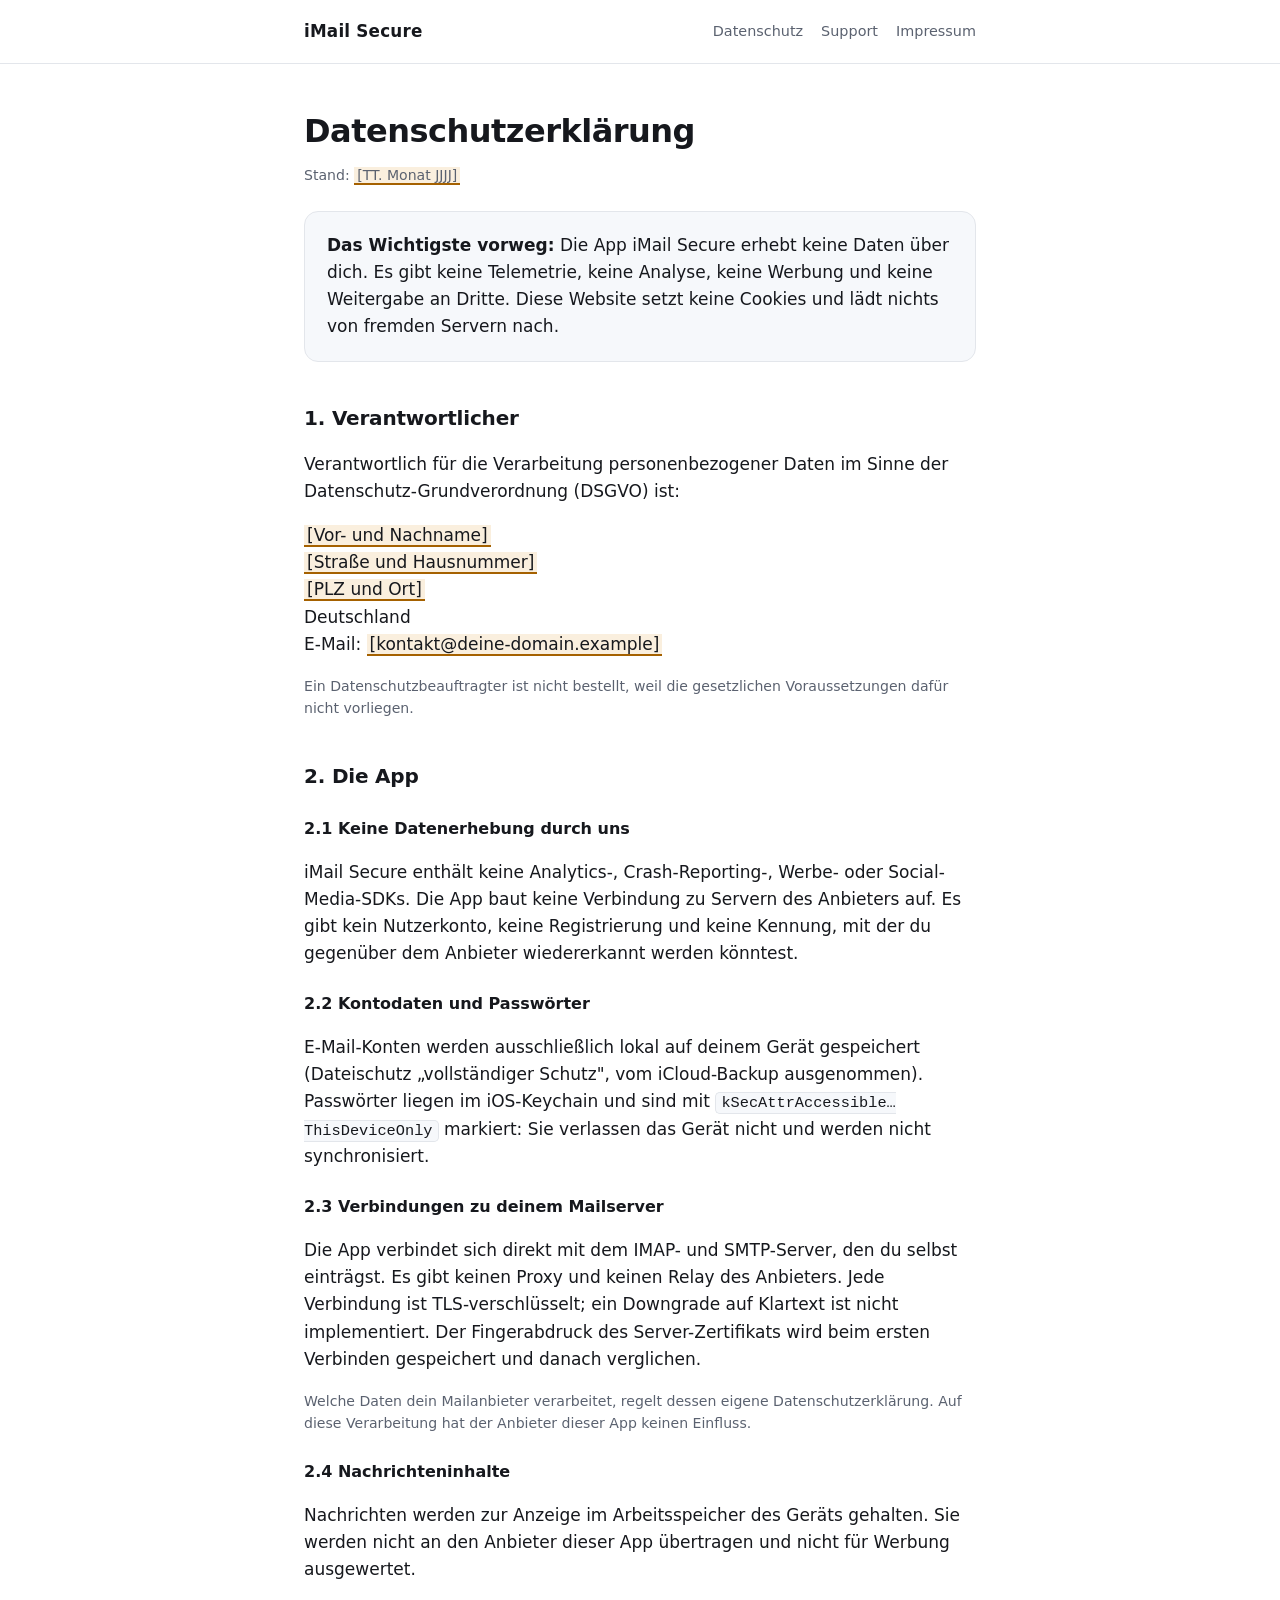
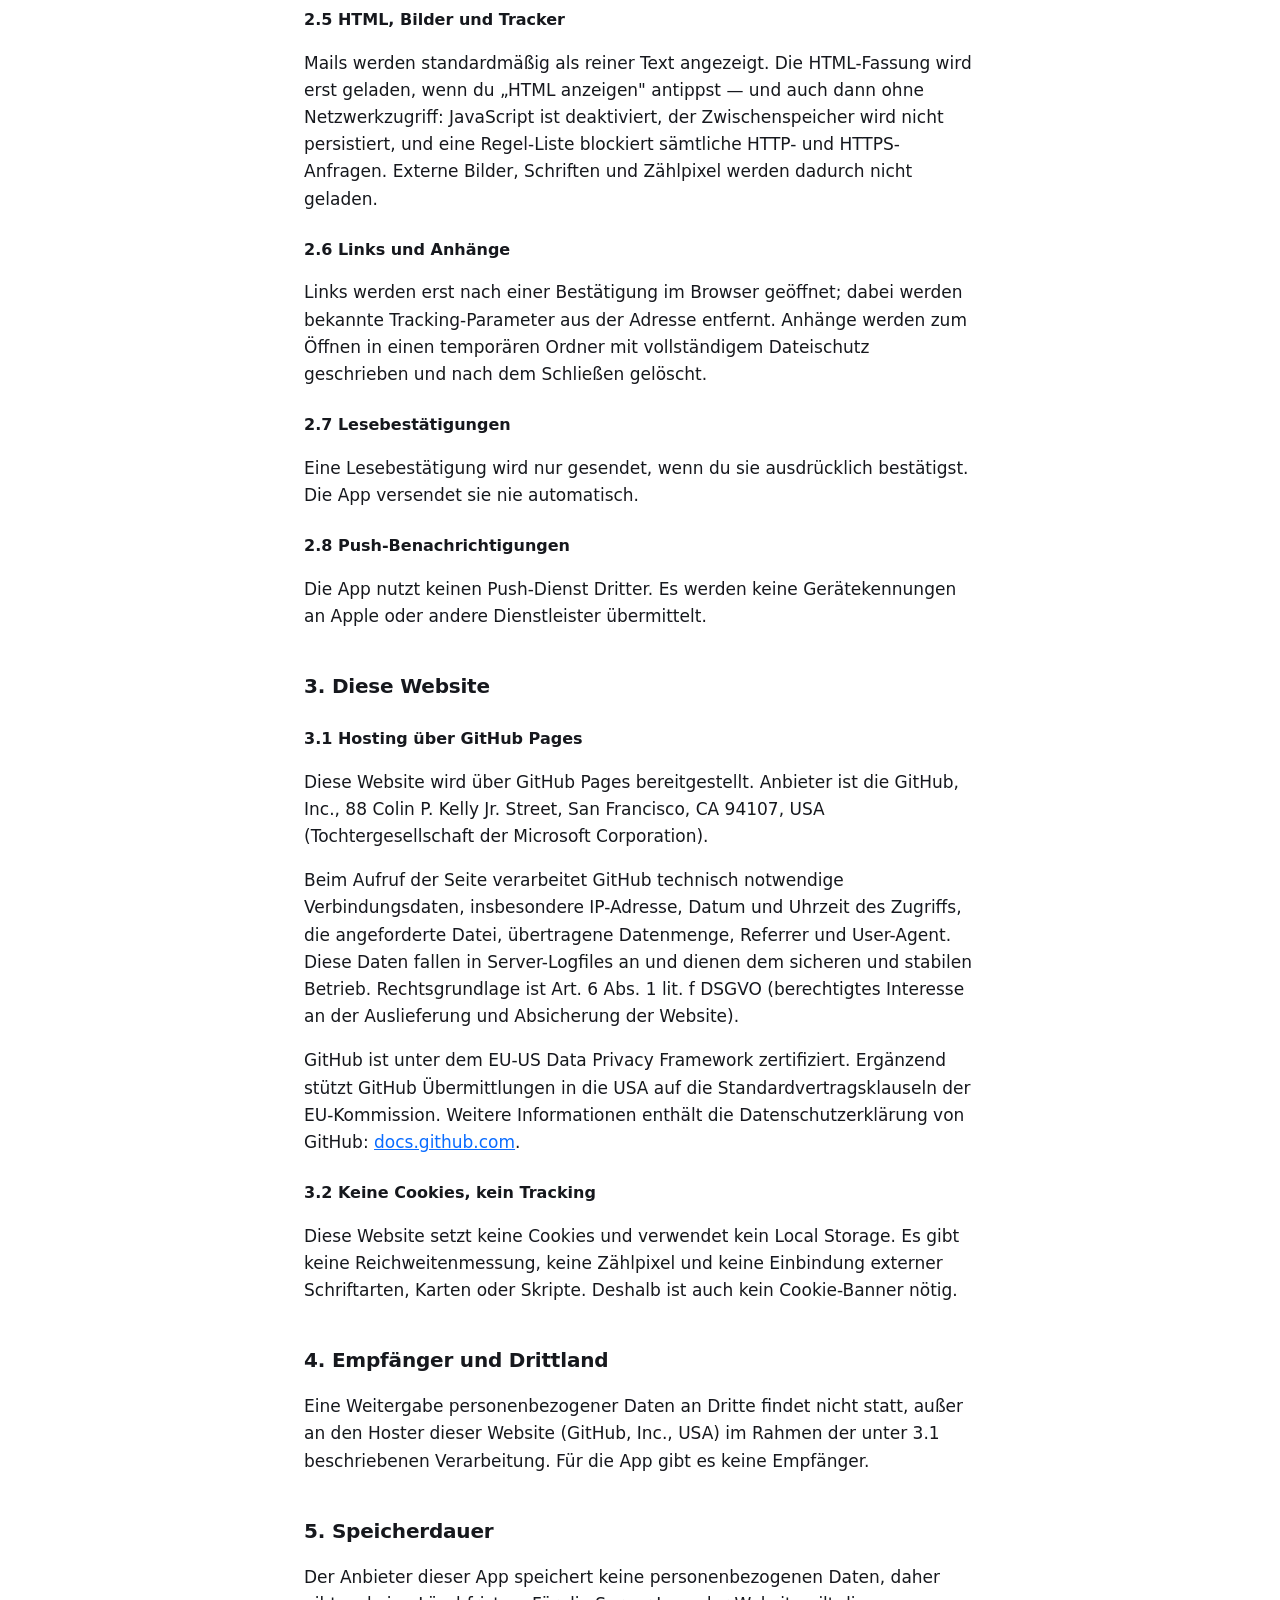
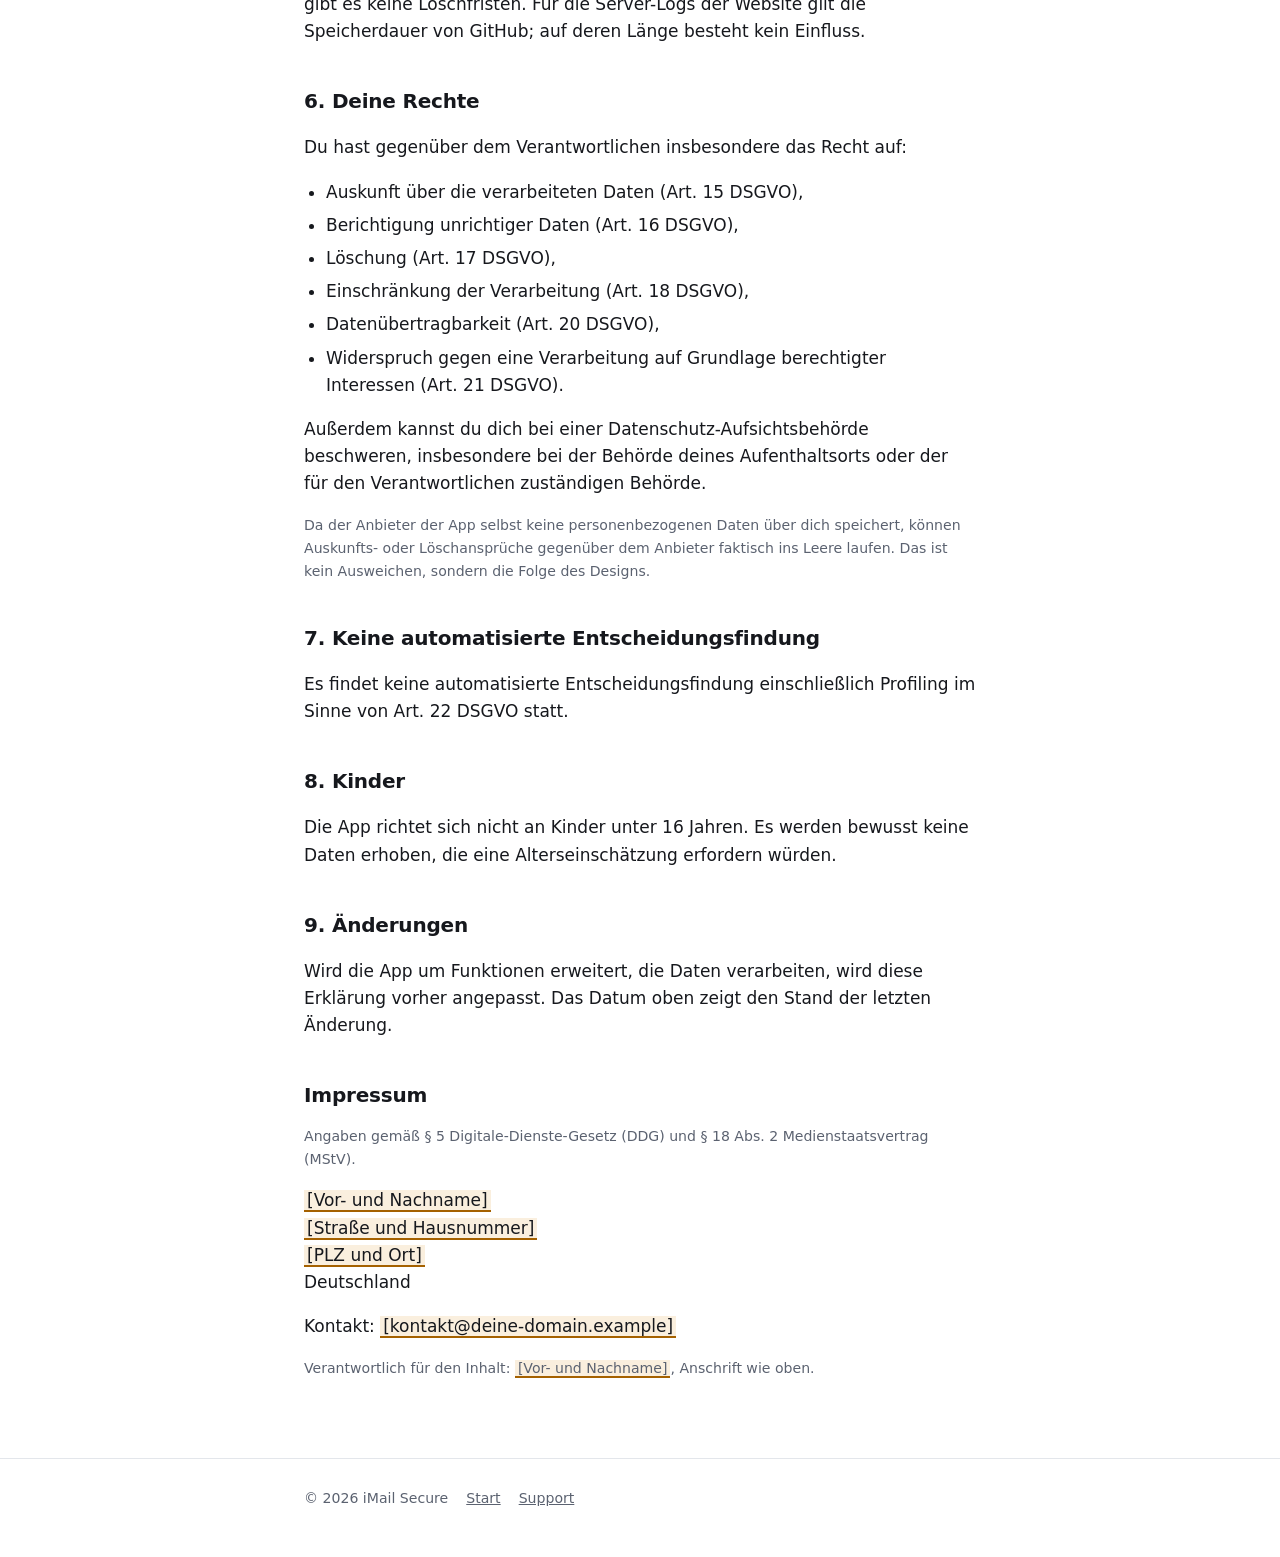
==== privacy.html @ 65453772 "Website-Geruest: Startseite, Datenschutz, Support Statisches HTML ohne externe Ressourcen (keine Fon" ====
<!doctype html>
<html lang="de">
<head>
<meta charset="utf-8">
<meta name="viewport" content="width=device-width, initial-scale=1">
<title>Datenschutzerklärung — iMail Secure</title>
<meta name="description" content="Datenschutzerklärung für die iOS-App iMail Secure und diese Website: keine Telemetrie, kein Tracking, keine Weitergabe von Daten.">
<meta name="robots" content="index, follow">
<link rel="stylesheet" href="style.css">
<!-- Keine externen Ressourcen: keine Fonts, keine Skripte, keine Analytics. -->
</head>
<body>

<header class="site">
  <div class="wrap">
    <a class="brand" href="index.html">iMail Secure</a>
    <nav>
      <a href="privacy.html">Datenschutz</a>
      <a href="support.html">Support</a>
      <a href="privacy.html#impressum">Impressum</a>
    </nav>
  </div>
</header>

<main>
  <div class="wrap">

    <h1>Datenschutzerklärung</h1>
    <p class="muted small">Stand: <span class="placeholder">[TT. Monat JJJJ]</span></p>

    <div class="card">
      <p style="margin:0">
        <strong>Das Wichtigste vorweg:</strong> Die App iMail Secure erhebt keine Daten
        über dich. Es gibt keine Telemetrie, keine Analyse, keine Werbung und keine
        Weitergabe an Dritte. Diese Website setzt keine Cookies und lädt nichts von
        fremden Servern nach.
      </p>
    </div>

    <h2>1. Verantwortlicher</h2>
    <p>
      Verantwortlich für die Verarbeitung personenbezogener Daten im Sinne der
      Datenschutz-Grundverordnung (DSGVO) ist:
    </p>
    <p>
      <span class="placeholder">[Vor- und Nachname]</span><br>
      <span class="placeholder">[Straße und Hausnummer]</span><br>
      <span class="placeholder">[PLZ und Ort]</span><br>
      Deutschland<br>
      E-Mail: <span class="placeholder">[kontakt@deine-domain.example]</span>
    </p>
    <p class="small muted">
      Ein Datenschutzbeauftragter ist nicht bestellt, weil die gesetzlichen
      Voraussetzungen dafür nicht vorliegen.
    </p>

    <h2>2. Die App</h2>

    <h3>2.1 Keine Datenerhebung durch uns</h3>
    <p>
      iMail Secure enthält keine Analytics-, Crash-Reporting-, Werbe- oder
      Social-Media-SDKs. Die App baut keine Verbindung zu Servern des Anbieters auf.
      Es gibt kein Nutzerkonto, keine Registrierung und keine Kennung, mit der du
      gegenüber dem Anbieter wiedererkannt werden könntest.
    </p>

    <h3>2.2 Kontodaten und Passwörter</h3>
    <p>
      E-Mail-Konten werden ausschließlich lokal auf deinem Gerät gespeichert
      (Dateischutz „vollständiger Schutz", vom iCloud-Backup ausgenommen).
      Passwörter liegen im iOS-Keychain und sind mit
      <code>kSecAttrAccessible…ThisDeviceOnly</code> markiert: Sie verlassen das
      Gerät nicht und werden nicht synchronisiert.
    </p>

    <h3>2.3 Verbindungen zu deinem Mailserver</h3>
    <p>
      Die App verbindet sich direkt mit dem IMAP- und SMTP-Server, den du selbst
      einträgst. Es gibt keinen Proxy und keinen Relay des Anbieters. Jede Verbindung
      ist TLS-verschlüsselt; ein Downgrade auf Klartext ist nicht implementiert.
      Der Fingerabdruck des Server-Zertifikats wird beim ersten Verbinden gespeichert
      und danach verglichen.
    </p>
    <p class="small muted">
      Welche Daten dein Mailanbieter verarbeitet, regelt dessen eigene
      Datenschutzerklärung. Auf diese Verarbeitung hat der Anbieter dieser App
      keinen Einfluss.
    </p>

    <h3>2.4 Nachrichteninhalte</h3>
    <p>
      Nachrichten werden zur Anzeige im Arbeitsspeicher des Geräts gehalten. Sie
      werden nicht an den Anbieter dieser App übertragen und nicht für Werbung
      ausgewertet.
    </p>

    <h3>2.5 HTML, Bilder und Tracker</h3>
    <p>
      Mails werden standardmäßig als reiner Text angezeigt. Die HTML-Fassung wird
      erst geladen, wenn du „HTML anzeigen" antippst — und auch dann ohne
      Netzwerkzugriff: JavaScript ist deaktiviert, der Zwischenspeicher wird nicht
      persistiert, und eine Regel-Liste blockiert sämtliche HTTP- und HTTPS-Anfragen.
      Externe Bilder, Schriften und Zählpixel werden dadurch nicht geladen.
    </p>

    <h3>2.6 Links und Anhänge</h3>
    <p>
      Links werden erst nach einer Bestätigung im Browser geöffnet; dabei werden
      bekannte Tracking-Parameter aus der Adresse entfernt. Anhänge werden zum Öffnen
      in einen temporären Ordner mit vollständigem Dateischutz geschrieben und nach
      dem Schließen gelöscht.
    </p>

    <h3>2.7 Lesebestätigungen</h3>
    <p>
      Eine Lesebestätigung wird nur gesendet, wenn du sie ausdrücklich bestätigst.
      Die App versendet sie nie automatisch.
    </p>

    <h3>2.8 Push-Benachrichtigungen</h3>
    <p>
      Die App nutzt keinen Push-Dienst Dritter. Es werden keine Gerätekennungen an
      Apple oder andere Dienstleister übermittelt.
    </p>

    <h2>3. Diese Website</h2>

    <h3>3.1 Hosting über GitHub Pages</h3>
    <p>
      Diese Website wird über GitHub Pages bereitgestellt. Anbieter ist die
      GitHub, Inc., 88 Colin P. Kelly Jr. Street, San Francisco, CA 94107, USA
      (Tochtergesellschaft der Microsoft Corporation).
    </p>
    <p>
      Beim Aufruf der Seite verarbeitet GitHub technisch notwendige Verbindungsdaten,
      insbesondere IP-Adresse, Datum und Uhrzeit des Zugriffs, die angeforderte Datei,
      übertragene Datenmenge, Referrer und User-Agent. Diese Daten fallen in
      Server-Logfiles an und dienen dem sicheren und stabilen Betrieb.
      Rechtsgrundlage ist Art. 6 Abs. 1 lit. f DSGVO (berechtigtes Interesse an der
      Auslieferung und Absicherung der Website).
    </p>
    <p>
      GitHub ist unter dem EU-US Data Privacy Framework zertifiziert. Ergänzend
      stützt GitHub Übermittlungen in die USA auf die Standardvertragsklauseln der
      EU-Kommission. Weitere Informationen enthält die Datenschutzerklärung von
      GitHub: <a href="https://docs.github.com/de/site-policy/privacy-policies/github-general-privacy-statement" rel="noopener noreferrer">docs.github.com</a>.
    </p>

    <h3>3.2 Keine Cookies, kein Tracking</h3>
    <p>
      Diese Website setzt keine Cookies und verwendet kein Local Storage. Es gibt
      keine Reichweitenmessung, keine Zählpixel und keine Einbindung externer
      Schriftarten, Karten oder Skripte. Deshalb ist auch kein Cookie-Banner nötig.
    </p>

    <h2>4. Empfänger und Drittland</h2>
    <p>
      Eine Weitergabe personenbezogener Daten an Dritte findet nicht statt, außer an
      den Hoster dieser Website (GitHub, Inc., USA) im Rahmen der unter 3.1
      beschriebenen Verarbeitung. Für die App gibt es keine Empfänger.
    </p>

    <h2>5. Speicherdauer</h2>
    <p>
      Der Anbieter dieser App speichert keine personenbezogenen Daten, daher gibt es
      keine Löschfristen. Für die Server-Logs der Website gilt die Speicherdauer von
      GitHub; auf deren Länge besteht kein Einfluss.
    </p>

    <h2>6. Deine Rechte</h2>
    <p>Du hast gegenüber dem Verantwortlichen insbesondere das Recht auf:</p>
    <ul>
      <li>Auskunft über die verarbeiteten Daten (Art. 15 DSGVO),</li>
      <li>Berichtigung unrichtiger Daten (Art. 16 DSGVO),</li>
      <li>Löschung (Art. 17 DSGVO),</li>
      <li>Einschränkung der Verarbeitung (Art. 18 DSGVO),</li>
      <li>Datenübertragbarkeit (Art. 20 DSGVO),</li>
      <li>Widerspruch gegen eine Verarbeitung auf Grundlage berechtigter Interessen
          (Art. 21 DSGVO).</li>
    </ul>
    <p>
      Außerdem kannst du dich bei einer Datenschutz-Aufsichtsbehörde beschweren,
      insbesondere bei der Behörde deines Aufenthaltsorts oder der für den
      Verantwortlichen zuständigen Behörde.
    </p>
    <p class="small muted">
      Da der Anbieter der App selbst keine personenbezogenen Daten über dich
      speichert, können Auskunfts- oder Löschansprüche gegenüber dem Anbieter
      faktisch ins Leere laufen. Das ist kein Ausweichen, sondern die Folge des
      Designs.
    </p>

    <h2>7. Keine automatisierte Entscheidungsfindung</h2>
    <p>
      Es findet keine automatisierte Entscheidungsfindung einschließlich Profiling
      im Sinne von Art. 22 DSGVO statt.
    </p>

    <h2>8. Kinder</h2>
    <p>
      Die App richtet sich nicht an Kinder unter 16 Jahren. Es werden bewusst keine
      Daten erhoben, die eine Alterseinschätzung erfordern würden.
    </p>

    <h2>9. Änderungen</h2>
    <p>
      Wird die App um Funktionen erweitert, die Daten verarbeiten, wird diese
      Erklärung vorher angepasst. Das Datum oben zeigt den Stand der letzten
      Änderung.
    </p>

    <h2 id="impressum">Impressum</h2>
    <p class="small muted">
      Angaben gemäß § 5 Digitale-Dienste-Gesetz (DDG) und § 18 Abs. 2
      Medienstaatsvertrag (MStV).
    </p>
    <p>
      <span class="placeholder">[Vor- und Nachname]</span><br>
      <span class="placeholder">[Straße und Hausnummer]</span><br>
      <span class="placeholder">[PLZ und Ort]</span><br>
      Deutschland
    </p>
    <p>
      Kontakt: <span class="placeholder">[kontakt@deine-domain.example]</span>
    </p>
    <p class="small muted">
      Verantwortlich für den Inhalt: <span class="placeholder">[Vor- und Nachname]</span>,
      Anschrift wie oben.
    </p>

  </div>
</main>

<footer class="site">
  <div class="wrap">
    <span>© 2026 iMail Secure</span>
    <a href="index.html">Start</a>
    <a href="support.html">Support</a>
  </div>
</footer>

</body>
</html>
---- style.css ----
:root {
  color-scheme: light dark;
  --bg: #ffffff;
  --fg: #16181d;
  --muted: #5b6270;
  --line: #e3e6eb;
  --accent: #0a6cff;
  --card: #f6f8fb;
  --ok: #128a4a;
  --warn: #a56100;
}

@media (prefers-color-scheme: dark) {
  :root {
    --bg: #0e1014;
    --fg: #e9ecf1;
    --muted: #9aa3b2;
    --line: #232830;
    --accent: #5b9bff;
    --card: #151920;
    --ok: #4cc98a;
    --warn: #e0a64a;
  }
}

* { box-sizing: border-box; }

html { -webkit-text-size-adjust: 100%; }

body {
  margin: 0;
  background: var(--bg);
  color: var(--fg);
  font-family: -apple-system, BlinkMacSystemFont, "Segoe UI", system-ui, sans-serif;
  font-size: 17px;
  line-height: 1.6;
}

.wrap {
  max-width: 720px;
  margin: 0 auto;
  padding: 0 24px;
}

header.site {
  border-bottom: 1px solid var(--line);
}

header.site .wrap {
  display: flex;
  align-items: center;
  gap: 16px;
  padding-top: 18px;
  padding-bottom: 18px;
}

.brand {
  font-weight: 700;
  font-size: 1.05rem;
  letter-spacing: .2px;
  color: var(--fg);
  text-decoration: none;
}

nav {
  margin-left: auto;
  display: flex;
  gap: 18px;
  flex-wrap: wrap;
}

nav a {
  color: var(--muted);
  text-decoration: none;
  font-size: .9rem;
}

nav a:hover, nav a:focus-visible { color: var(--accent); }

main { padding: 48px 0 64px; }

h1 {
  font-size: 2rem;
  line-height: 1.2;
  margin: 0 0 12px;
  letter-spacing: -.5px;
}

h2 {
  font-size: 1.25rem;
  margin: 40px 0 10px;
  letter-spacing: -.2px;
}

h3 { font-size: 1rem; margin: 24px 0 6px; }

p, li { color: var(--fg); }

.lead { font-size: 1.15rem; color: var(--muted); margin: 0 0 32px; }

a { color: var(--accent); }

ul { padding-left: 22px; }

li { margin: 6px 0; }

.card {
  background: var(--card);
  border: 1px solid var(--line);
  border-radius: 14px;
  padding: 20px 22px;
  margin: 24px 0;
}

.grid {
  display: grid;
  grid-template-columns: repeat(auto-fit, minmax(220px, 1fr));
  gap: 14px;
  margin: 24px 0;
}

.feature {
  border: 1px solid var(--line);
  border-radius: 12px;
  padding: 16px 18px;
}

.feature strong { display: block; margin-bottom: 4px; }

.feature span { color: var(--muted); font-size: .92rem; }

.badge {
  display: inline-block;
  font-size: .78rem;
  font-weight: 600;
  letter-spacing: .3px;
  text-transform: uppercase;
  color: var(--warn);
  border: 1px solid currentColor;
  border-radius: 999px;
  padding: 2px 10px;
  margin-bottom: 18px;
}

.ok { color: var(--ok); font-weight: 600; }

.muted { color: var(--muted); }

.small { font-size: .88rem; }

hr { border: 0; border-top: 1px solid var(--line); margin: 40px 0; }

footer.site {
  border-top: 1px solid var(--line);
  padding: 28px 0 48px;
  color: var(--muted);
  font-size: .88rem;
}

footer.site a { color: var(--muted); }

footer.site .wrap { display: flex; gap: 18px; flex-wrap: wrap; }

code {
  font-family: ui-monospace, SFMono-Regular, Menlo, monospace;
  font-size: .9em;
  background: var(--card);
  border: 1px solid var(--line);
  border-radius: 5px;
  padding: 1px 5px;
}

.placeholder {
  background: rgba(224, 166, 74, .18);
  border-bottom: 2px solid var(--warn);
  padding: 0 3px;
}
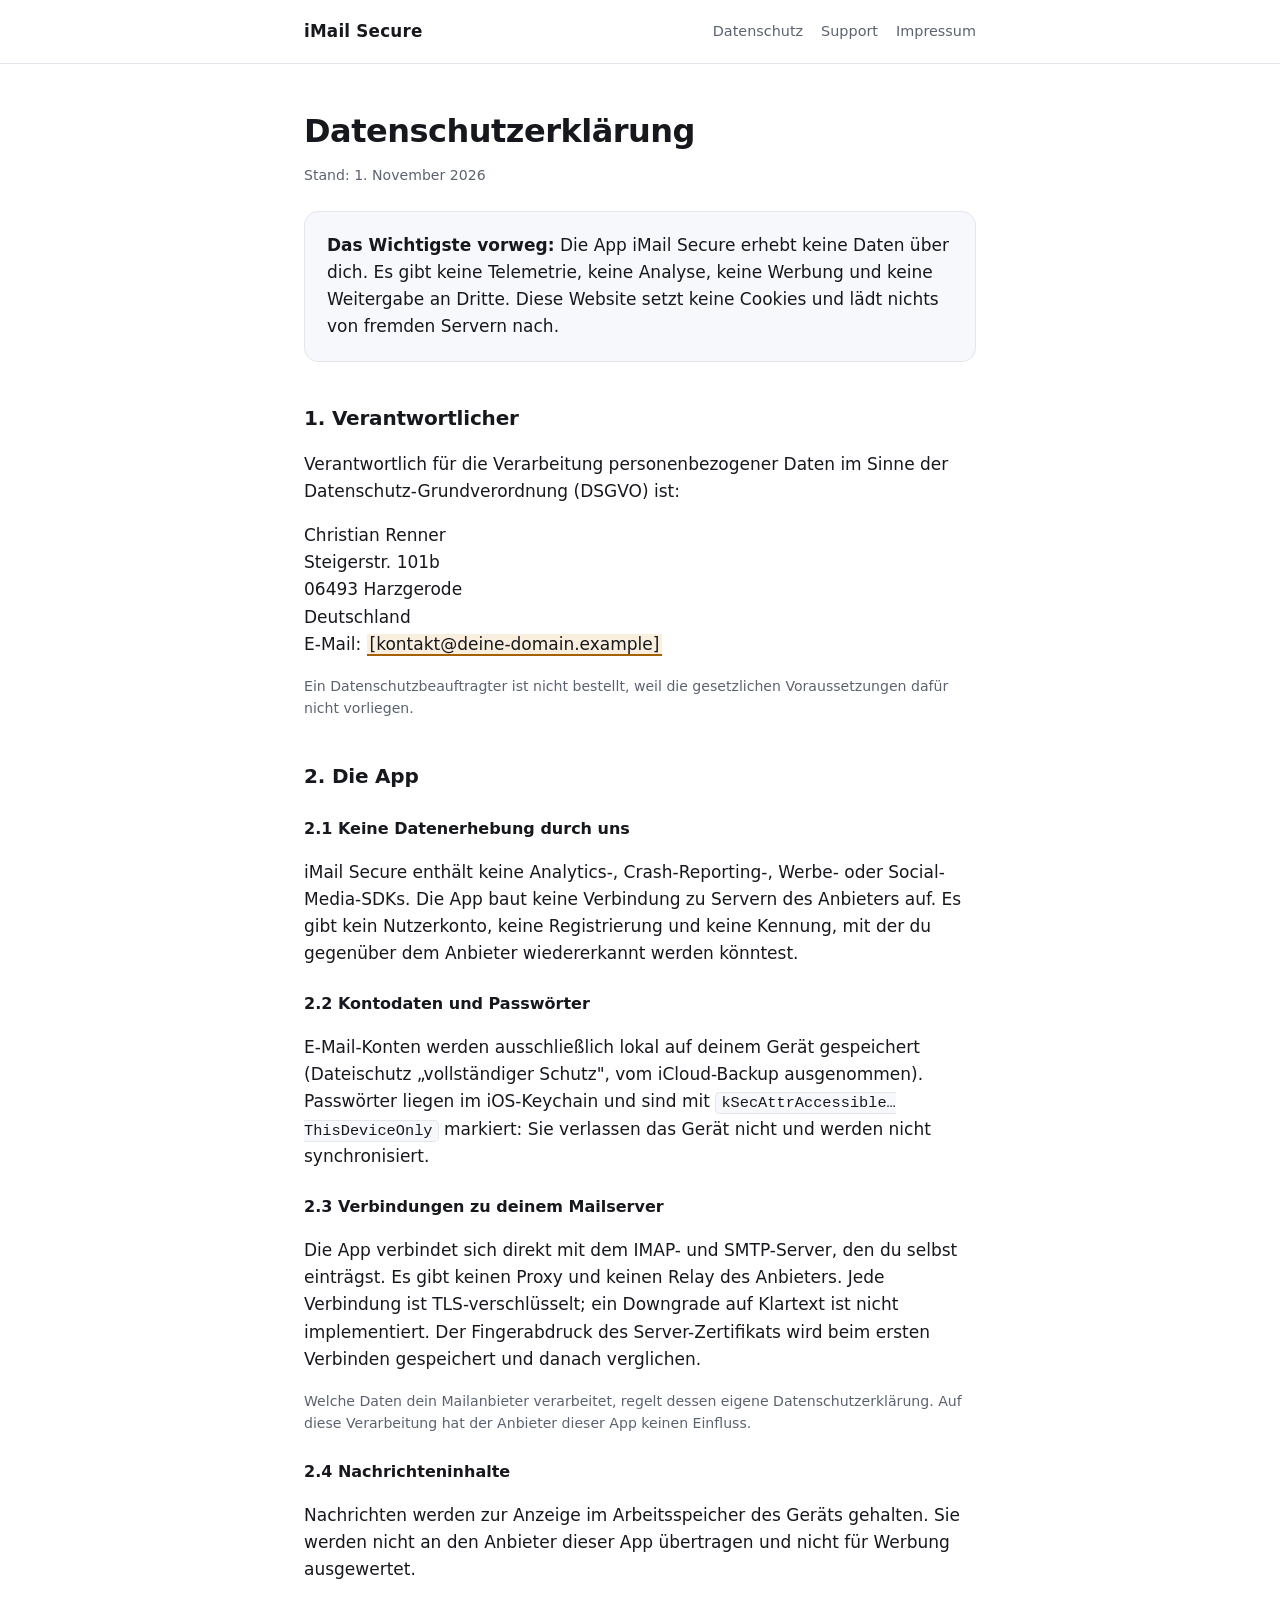
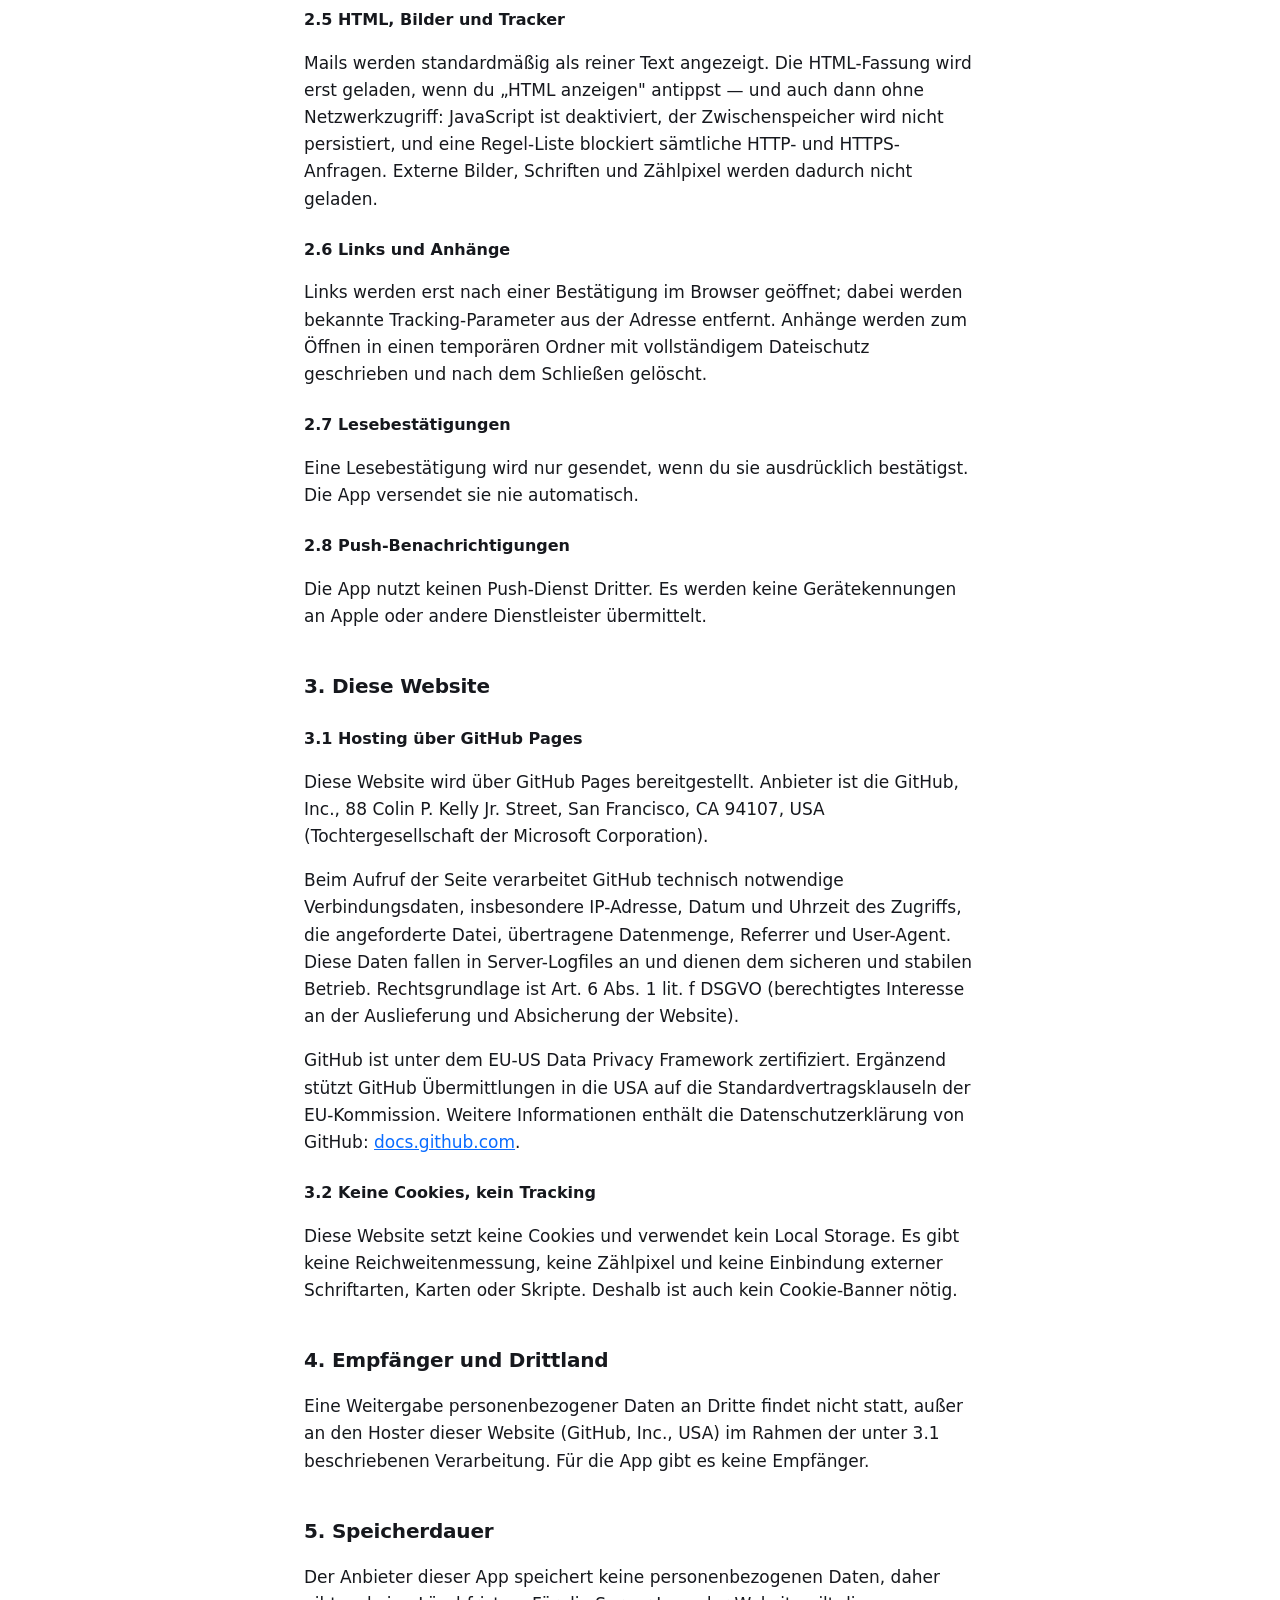
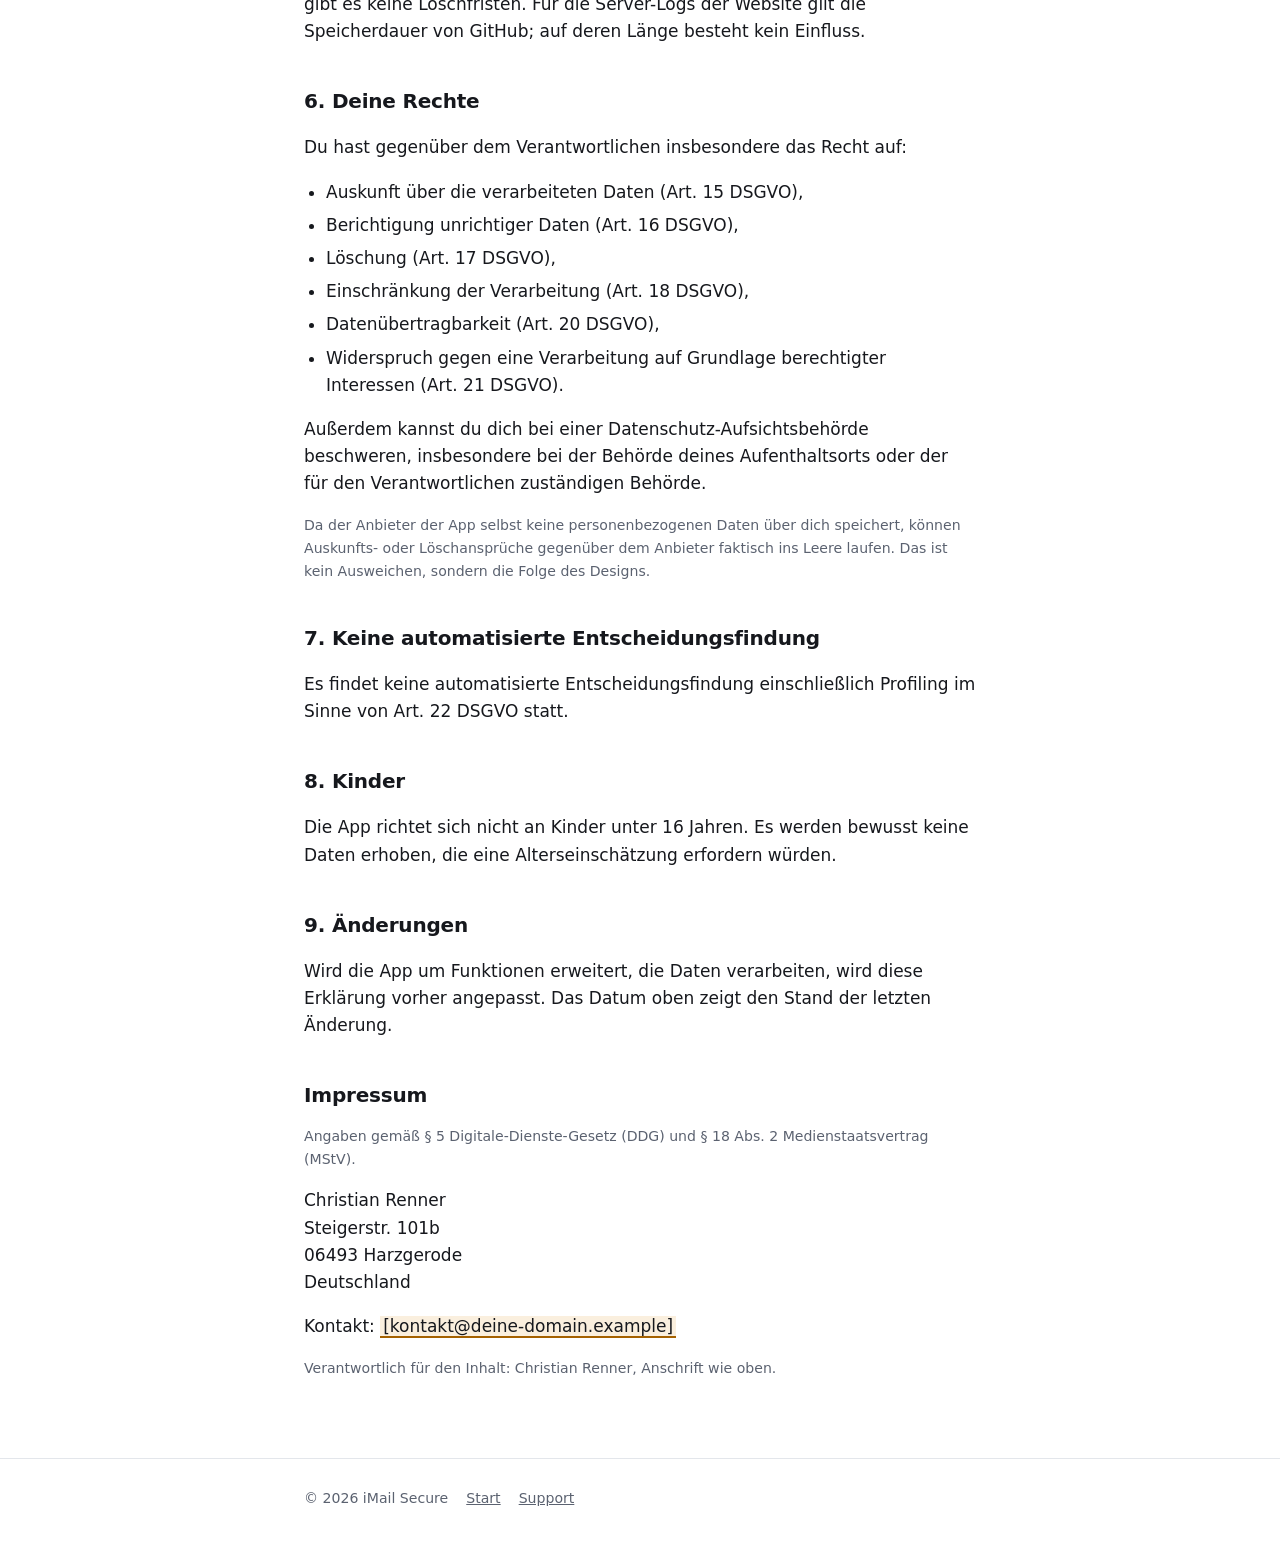
==== commit e0bbda8e: "Impressum/DSGVO: Betreiberangaben eingesetzt Christian Renner, Steigerstr. 101b, 06493 Harzgerode. S" ====
--- a/privacy.html
+++ b/privacy.html
@@ -26,7 +26,7 @@
   <div class="wrap">
 
     <h1>Datenschutzerklärung</h1>
-    <p class="muted small">Stand: <span class="placeholder">[TT. Monat JJJJ]</span></p>
+    <p class="muted small">Stand: 1. November 2026</p>
 
     <div class="card">
       <p style="margin:0">
@@ -43,9 +43,9 @@
       Datenschutz-Grundverordnung (DSGVO) ist:
     </p>
     <p>
-      <span class="placeholder">[Vor- und Nachname]</span><br>
-      <span class="placeholder">[Straße und Hausnummer]</span><br>
-      <span class="placeholder">[PLZ und Ort]</span><br>
+      Christian Renner<br>
+      Steigerstr. 101b<br>
+      06493 Harzgerode<br>
       Deutschland<br>
       E-Mail: <span class="placeholder">[kontakt@deine-domain.example]</span>
     </p>
@@ -215,16 +215,16 @@
       Medienstaatsvertrag (MStV).
     </p>
     <p>
-      <span class="placeholder">[Vor- und Nachname]</span><br>
-      <span class="placeholder">[Straße und Hausnummer]</span><br>
-      <span class="placeholder">[PLZ und Ort]</span><br>
+      Christian Renner<br>
+      Steigerstr. 101b<br>
+      06493 Harzgerode<br>
       Deutschland
     </p>
     <p>
       Kontakt: <span class="placeholder">[kontakt@deine-domain.example]</span>
     </p>
     <p class="small muted">
-      Verantwortlich für den Inhalt: <span class="placeholder">[Vor- und Nachname]</span>,
+      Verantwortlich für den Inhalt: Christian Renner,
       Anschrift wie oben.
     </p>
 
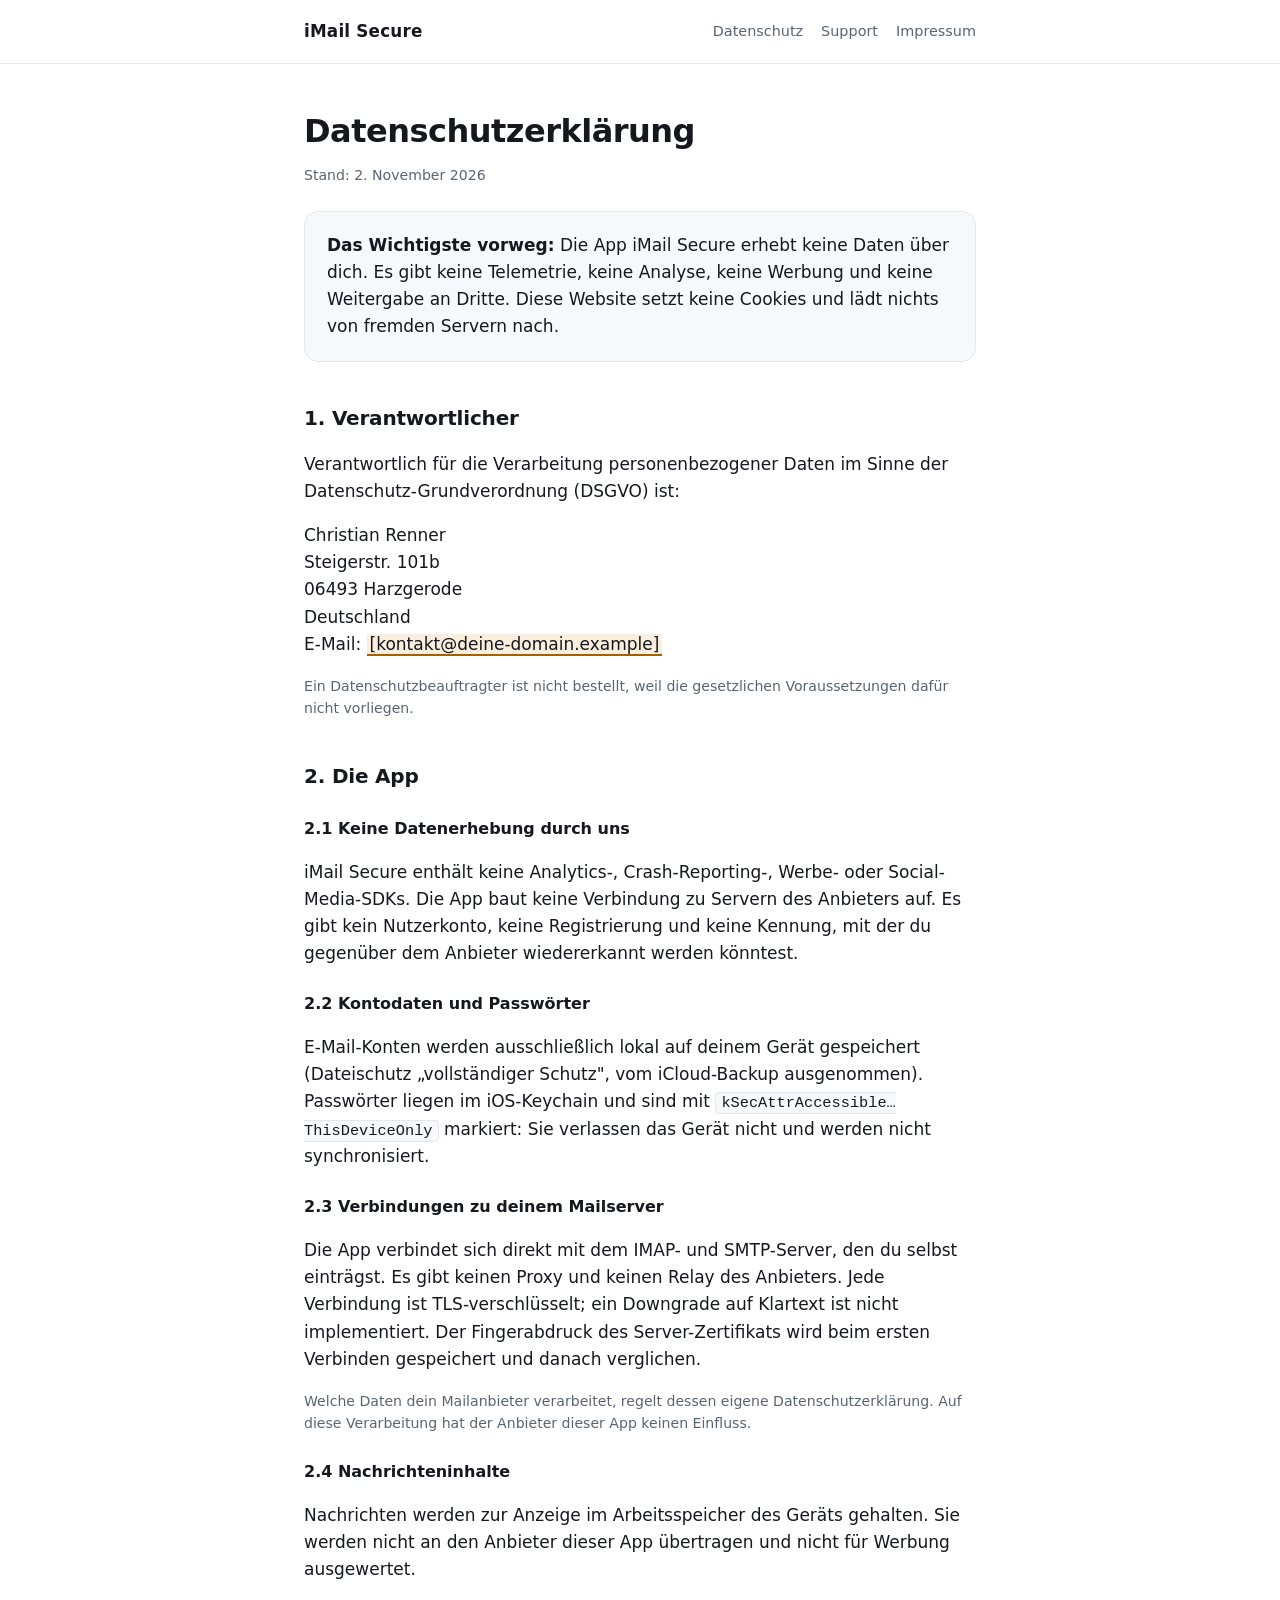
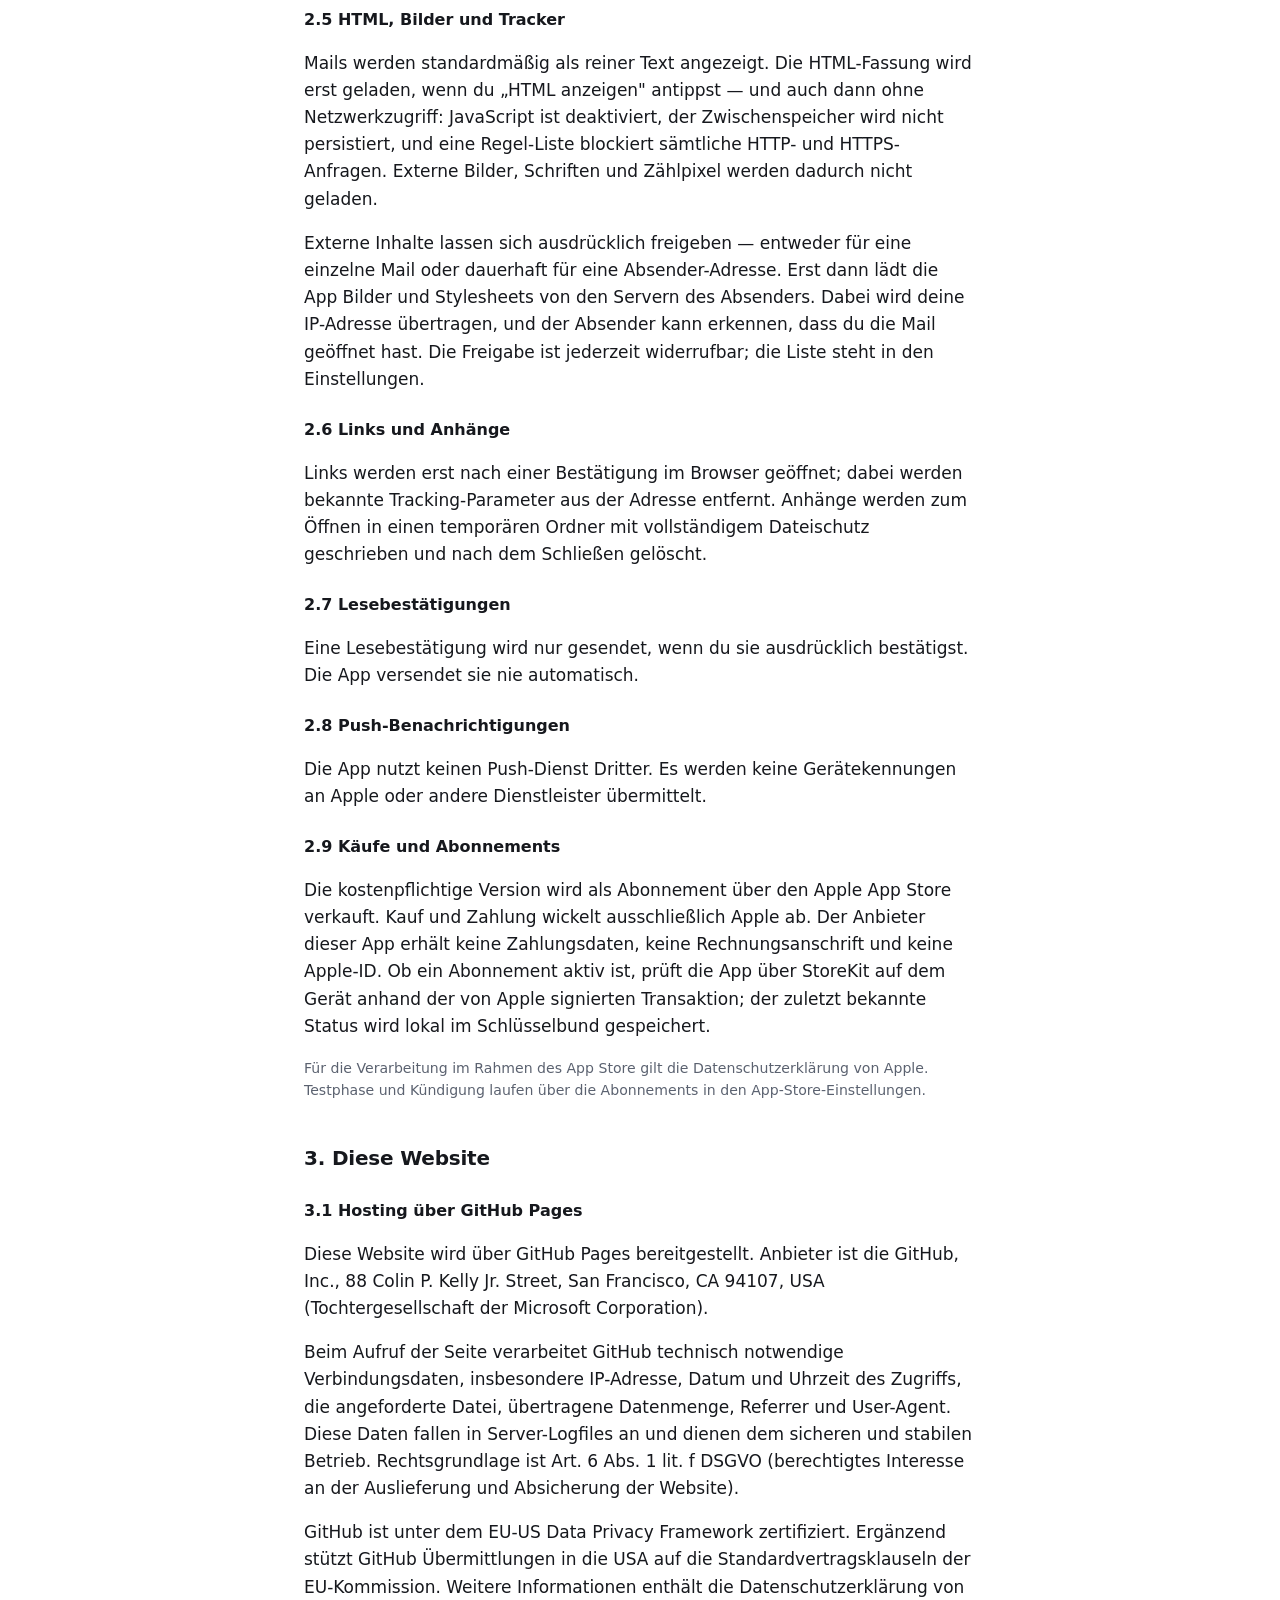
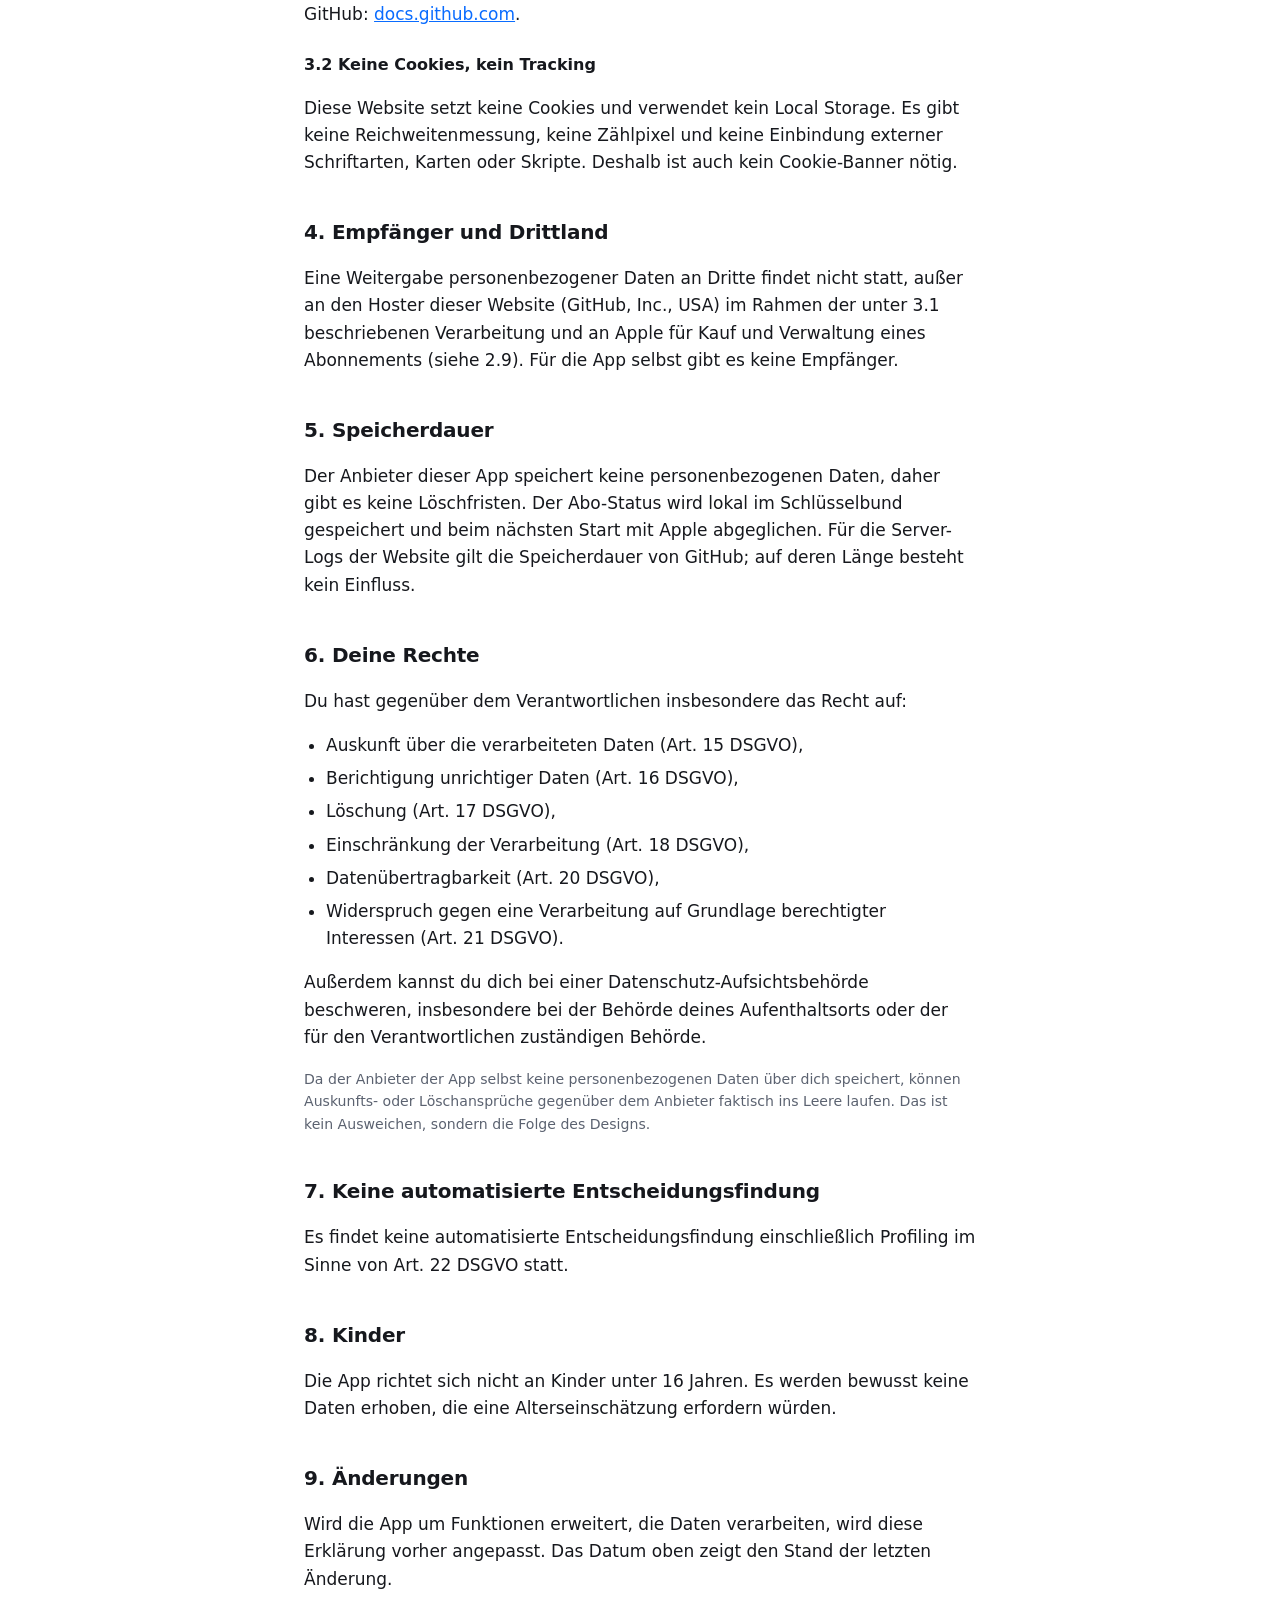
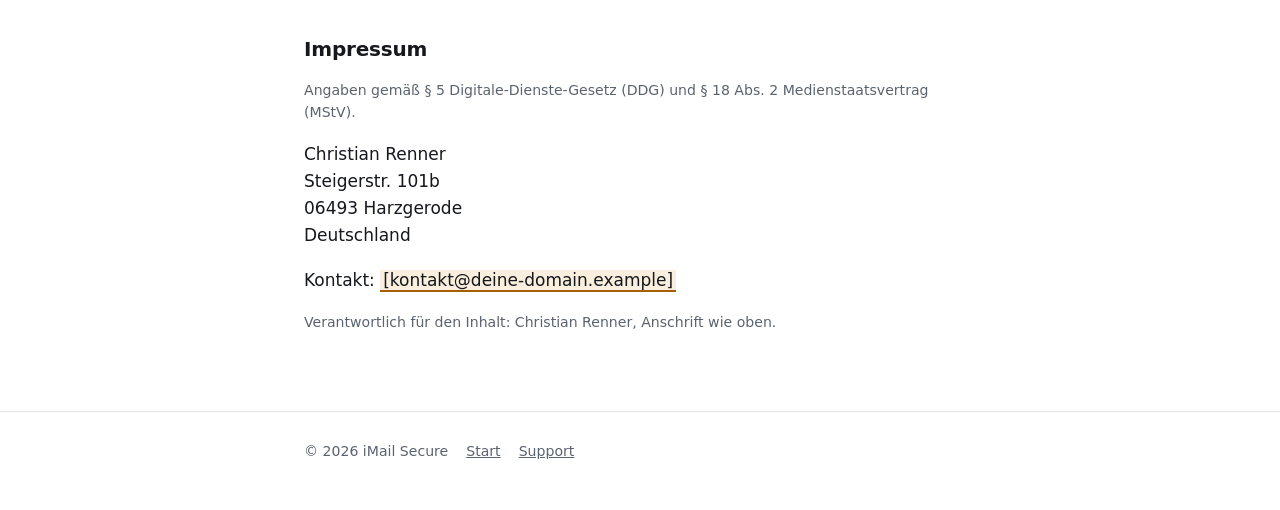
==== commit 7fff0008: "DSGVO: Abos (2.9), D2 Stufe 3, Stand 2. Nov" ====
--- a/privacy.html
+++ b/privacy.html
@@ -26,7 +26,7 @@
   <div class="wrap">
 
     <h1>Datenschutzerklärung</h1>
-    <p class="muted small">Stand: 1. November 2026</p>
+    <p class="muted small">Stand: 2. November 2026</p>
 
     <div class="card">
       <p style="margin:0">
@@ -102,6 +102,14 @@
       persistiert, und eine Regel-Liste blockiert sämtliche HTTP- und HTTPS-Anfragen.
       Externe Bilder, Schriften und Zählpixel werden dadurch nicht geladen.
     </p>
+    <p>
+      Externe Inhalte lassen sich ausdrücklich freigeben — entweder für eine
+      einzelne Mail oder dauerhaft für eine Absender-Adresse. Erst dann lädt die
+      App Bilder und Stylesheets von den Servern des Absenders. Dabei wird deine
+      IP-Adresse übertragen, und der Absender kann erkennen, dass du die Mail
+      geöffnet hast. Die Freigabe ist jederzeit widerrufbar; die Liste steht in
+      den Einstellungen.
+    </p>
 
     <h3>2.6 Links und Anhänge</h3>
     <p>
@@ -121,6 +129,21 @@
     <p>
       Die App nutzt keinen Push-Dienst Dritter. Es werden keine Gerätekennungen an
       Apple oder andere Dienstleister übermittelt.
+    </p>
+
+    <h3>2.9 Käufe und Abonnements</h3>
+    <p>
+      Die kostenpflichtige Version wird als Abonnement über den Apple App Store
+      verkauft. Kauf und Zahlung wickelt ausschließlich Apple ab. Der Anbieter
+      dieser App erhält keine Zahlungsdaten, keine Rechnungsanschrift und keine
+      Apple-ID. Ob ein Abonnement aktiv ist, prüft die App über StoreKit auf dem
+      Gerät anhand der von Apple signierten Transaktion; der zuletzt bekannte
+      Status wird lokal im Schlüsselbund gespeichert.
+    </p>
+    <p class="small muted">
+      Für die Verarbeitung im Rahmen des App Store gilt die Datenschutzerklärung
+      von Apple. Testphase und Kündigung laufen über die Abonnements in den
+      App-Store-Einstellungen.
     </p>
 
     <h2>3. Diese Website</h2>
@@ -157,13 +180,15 @@
     <p>
       Eine Weitergabe personenbezogener Daten an Dritte findet nicht statt, außer an
       den Hoster dieser Website (GitHub, Inc., USA) im Rahmen der unter 3.1
-      beschriebenen Verarbeitung. Für die App gibt es keine Empfänger.
+      beschriebenen Verarbeitung und an Apple für Kauf und Verwaltung eines
+      Abonnements (siehe 2.9). Für die App selbst gibt es keine Empfänger.
     </p>
 
     <h2>5. Speicherdauer</h2>
     <p>
       Der Anbieter dieser App speichert keine personenbezogenen Daten, daher gibt es
-      keine Löschfristen. Für die Server-Logs der Website gilt die Speicherdauer von
+      keine Löschfristen. Der Abo-Status wird lokal im Schlüsselbund gespeichert und
+      beim nächsten Start mit Apple abgeglichen. Für die Server-Logs der Website gilt die Speicherdauer von
       GitHub; auf deren Länge besteht kein Einfluss.
     </p>
 
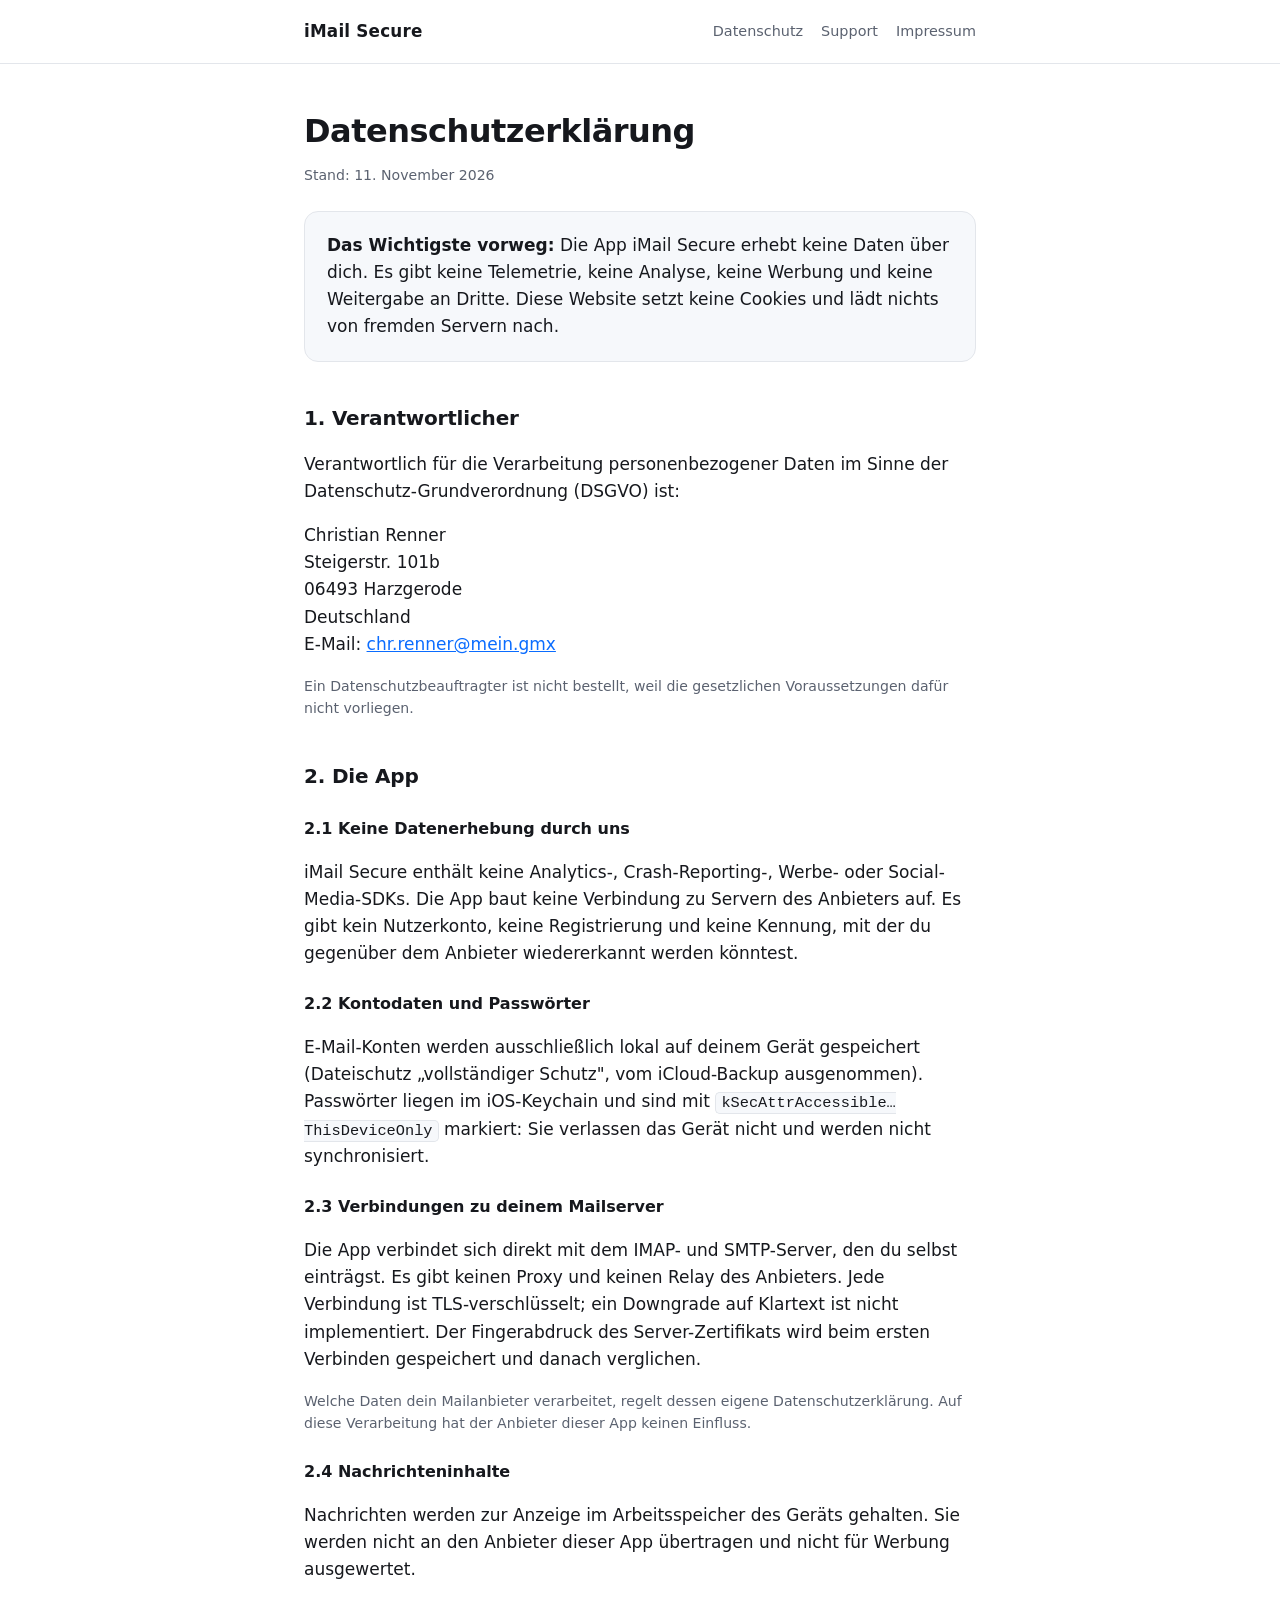
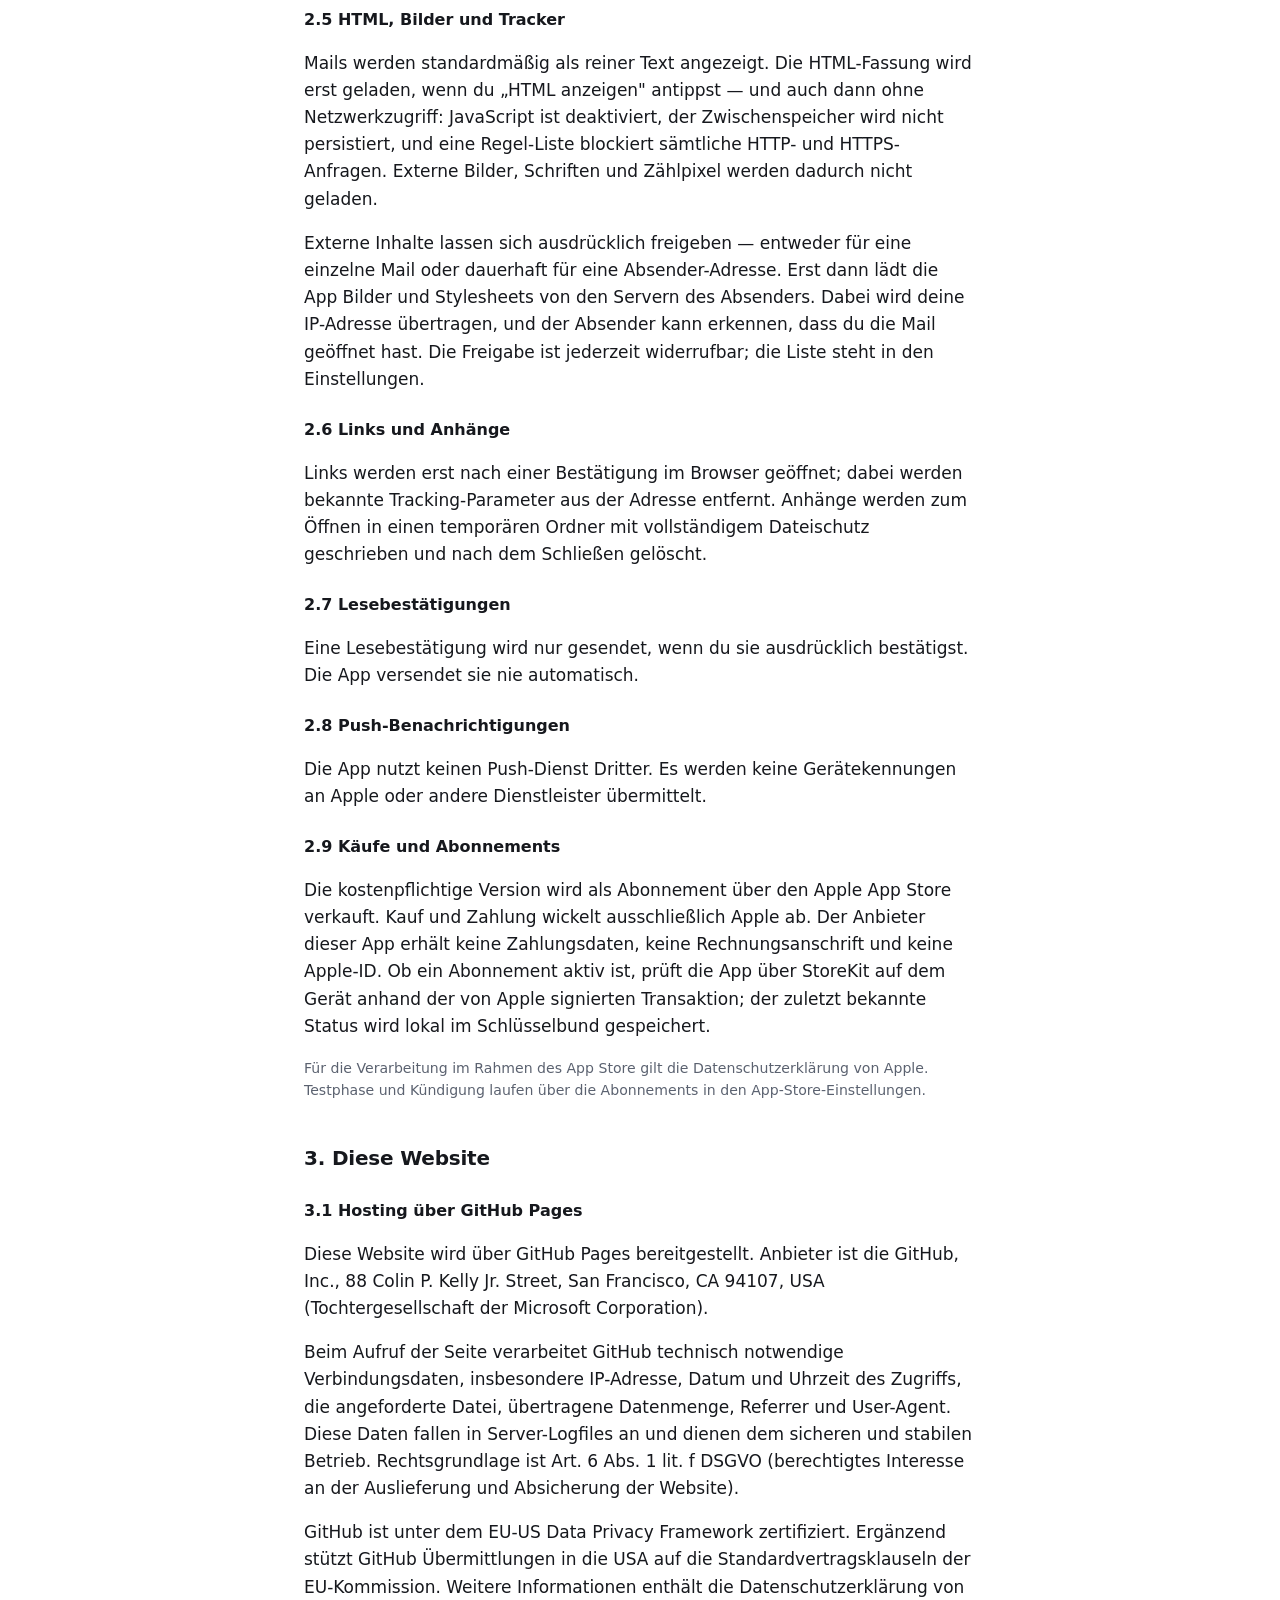
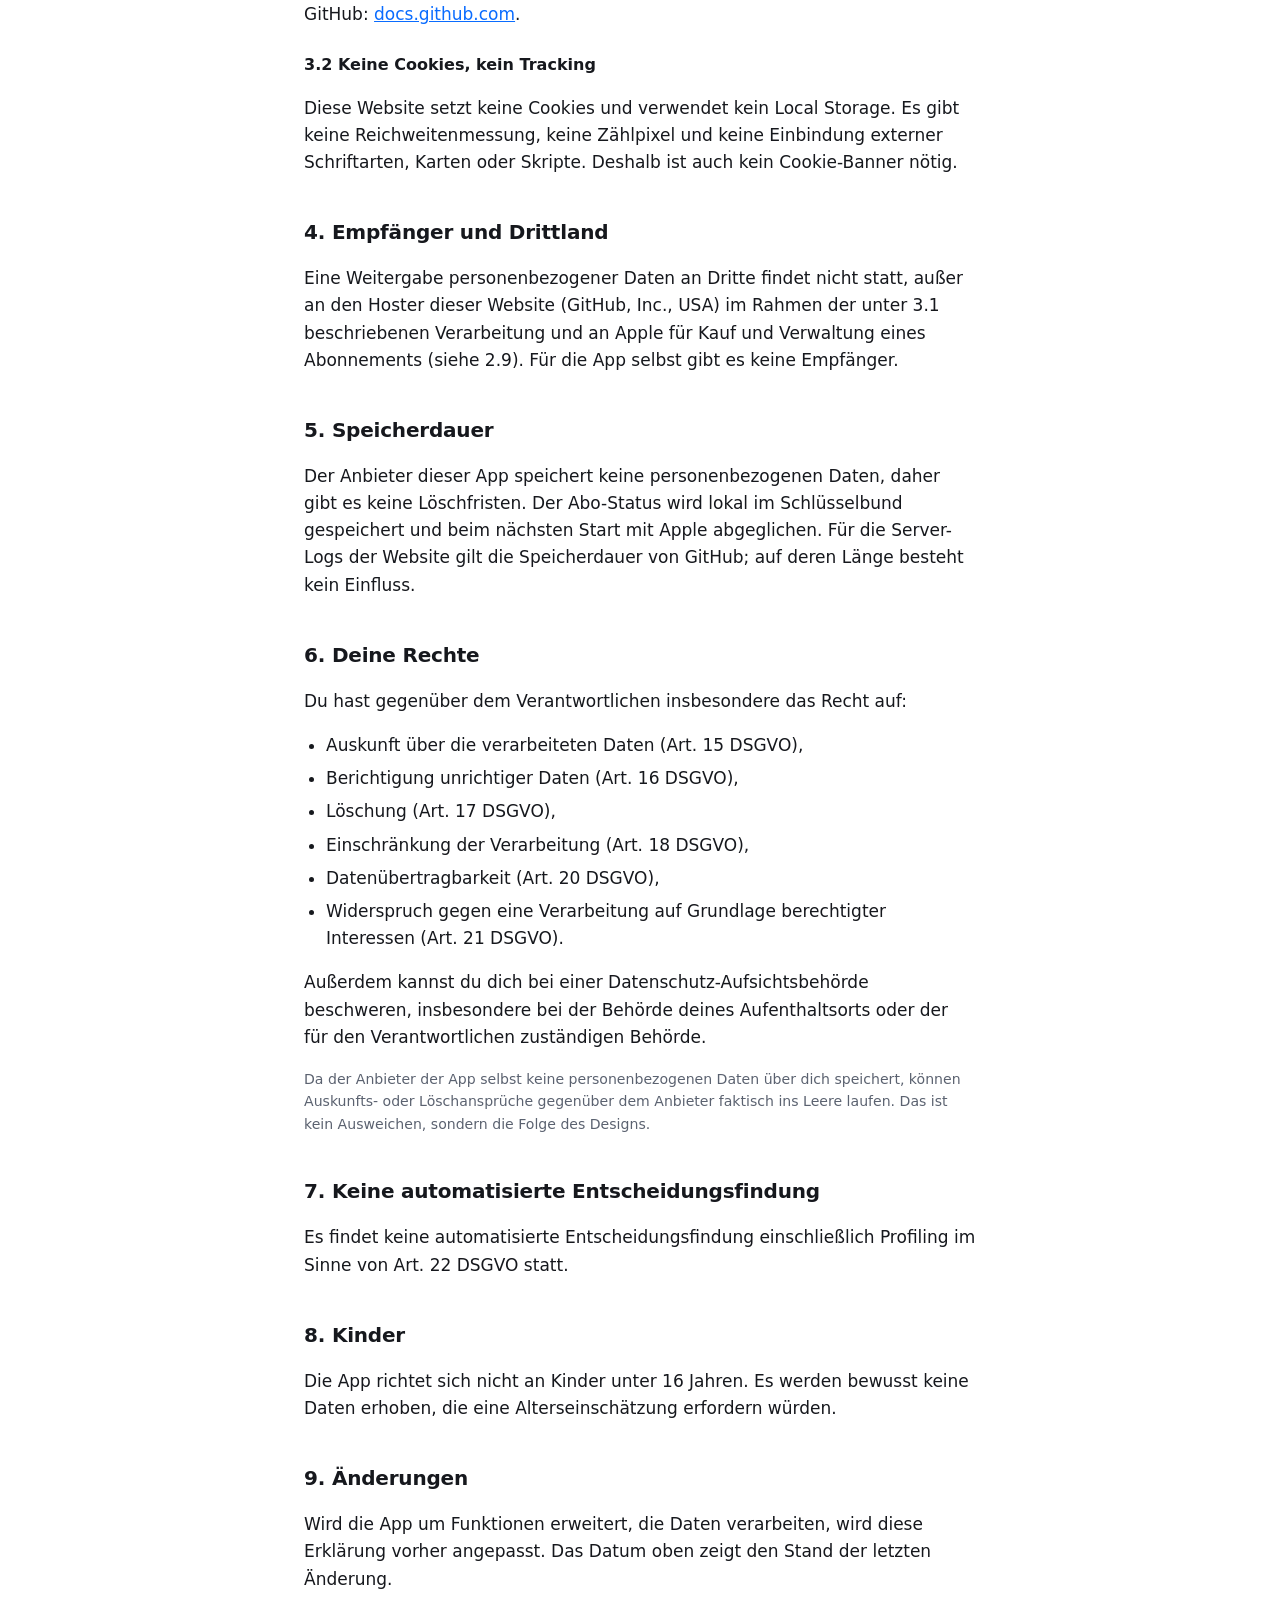
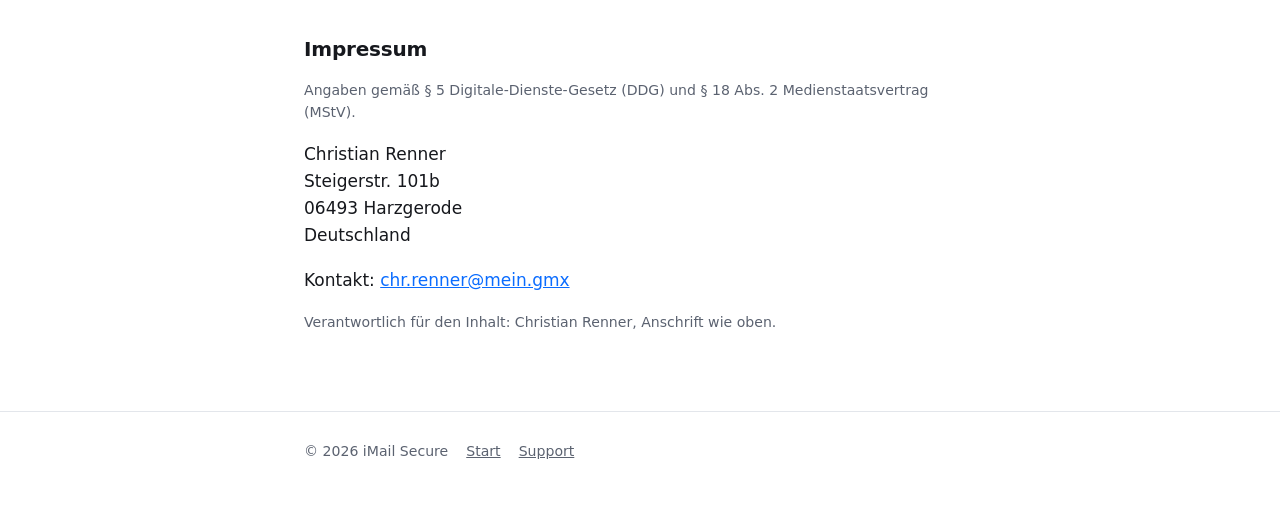
==== commit cd00da43: "fix(contact): Kontaktadresse chr.renner@mein.gmx einsetzen Alle drei Platzhalter ersetzt, Datenschut" ====
--- a/privacy.html
+++ b/privacy.html
@@ -26,7 +26,7 @@
   <div class="wrap">
 
     <h1>Datenschutzerklärung</h1>
-    <p class="muted small">Stand: 2. November 2026</p>
+    <p class="muted small">Stand: 11. November 2026</p>
 
     <div class="card">
       <p style="margin:0">
@@ -47,7 +47,7 @@
       Steigerstr. 101b<br>
       06493 Harzgerode<br>
       Deutschland<br>
-      E-Mail: <span class="placeholder">[kontakt@deine-domain.example]</span>
+      E-Mail: <a href="mailto:chr.renner@mein.gmx">chr.renner@mein.gmx</a>
     </p>
     <p class="small muted">
       Ein Datenschutzbeauftragter ist nicht bestellt, weil die gesetzlichen
@@ -246,7 +246,7 @@
       Deutschland
     </p>
     <p>
-      Kontakt: <span class="placeholder">[kontakt@deine-domain.example]</span>
+      Kontakt: <a href="mailto:chr.renner@mein.gmx">chr.renner@mein.gmx</a>
     </p>
     <p class="small muted">
       Verantwortlich für den Inhalt: Christian Renner,
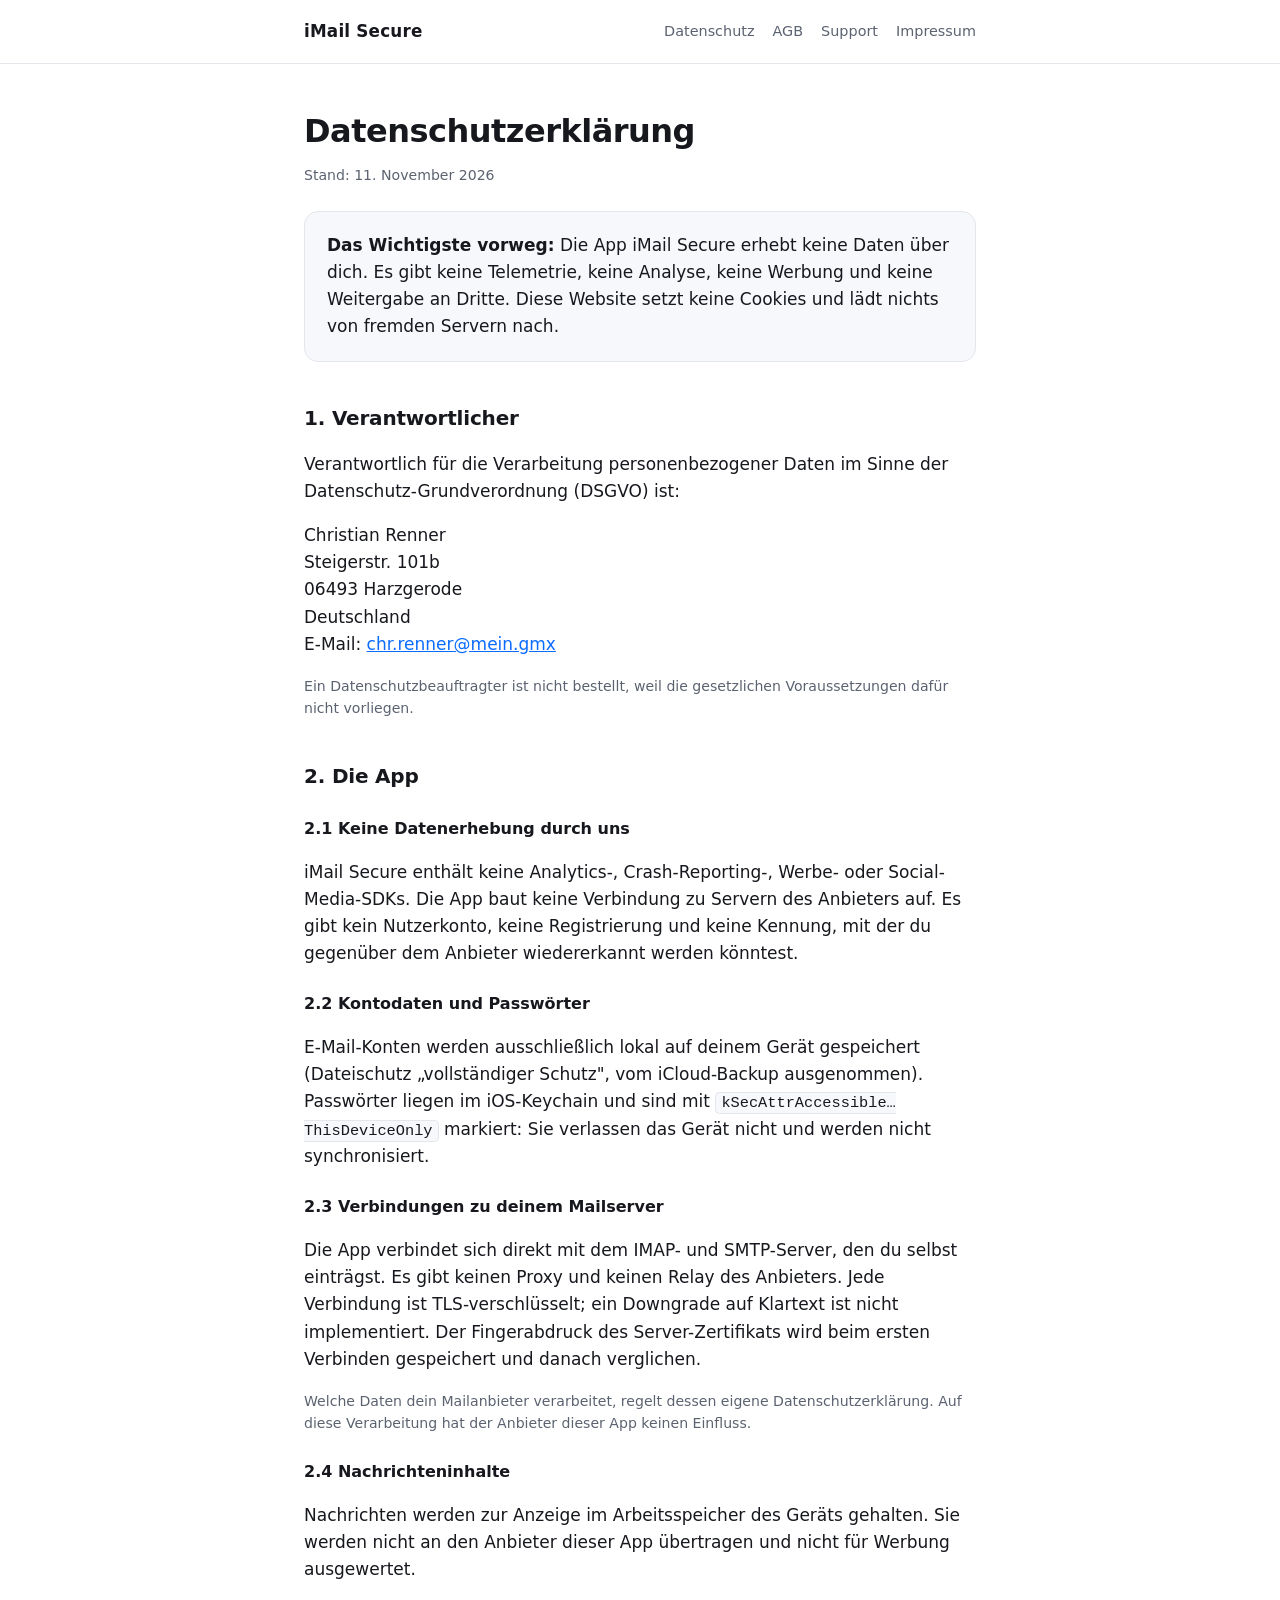
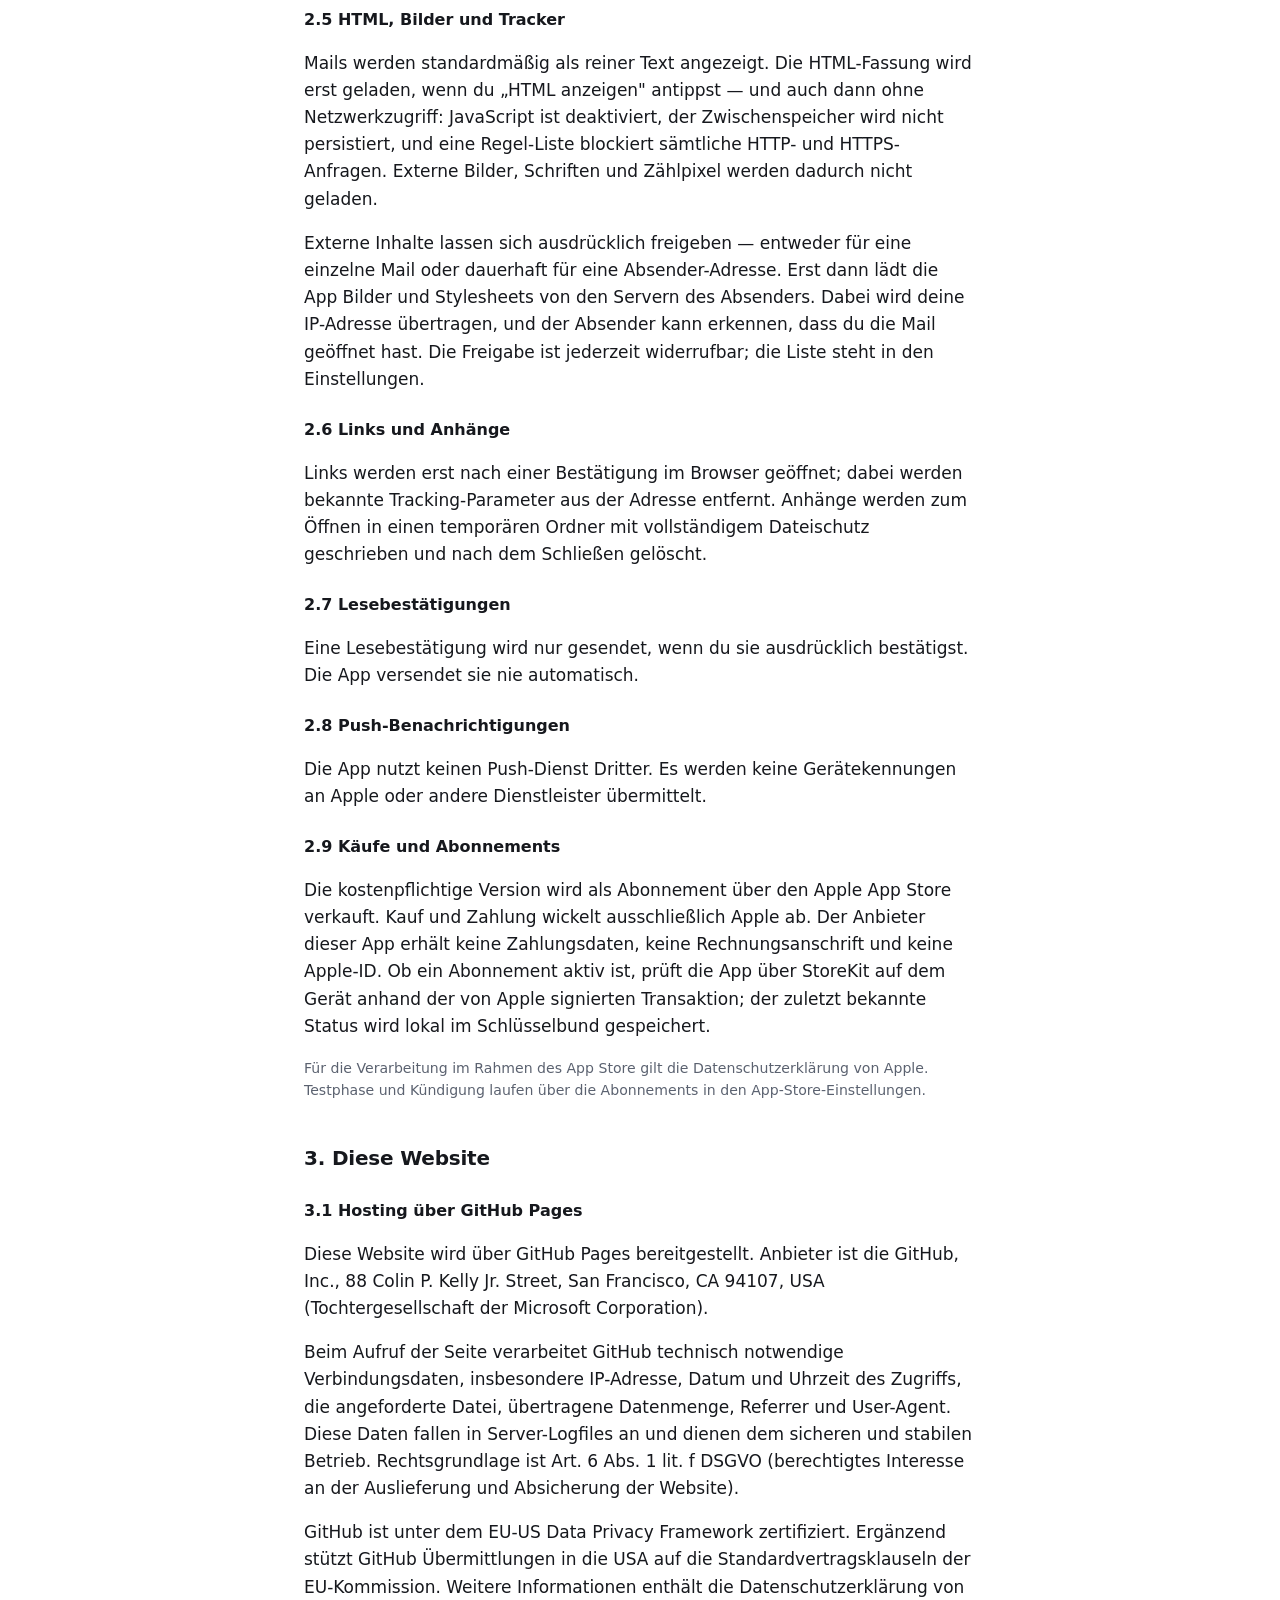
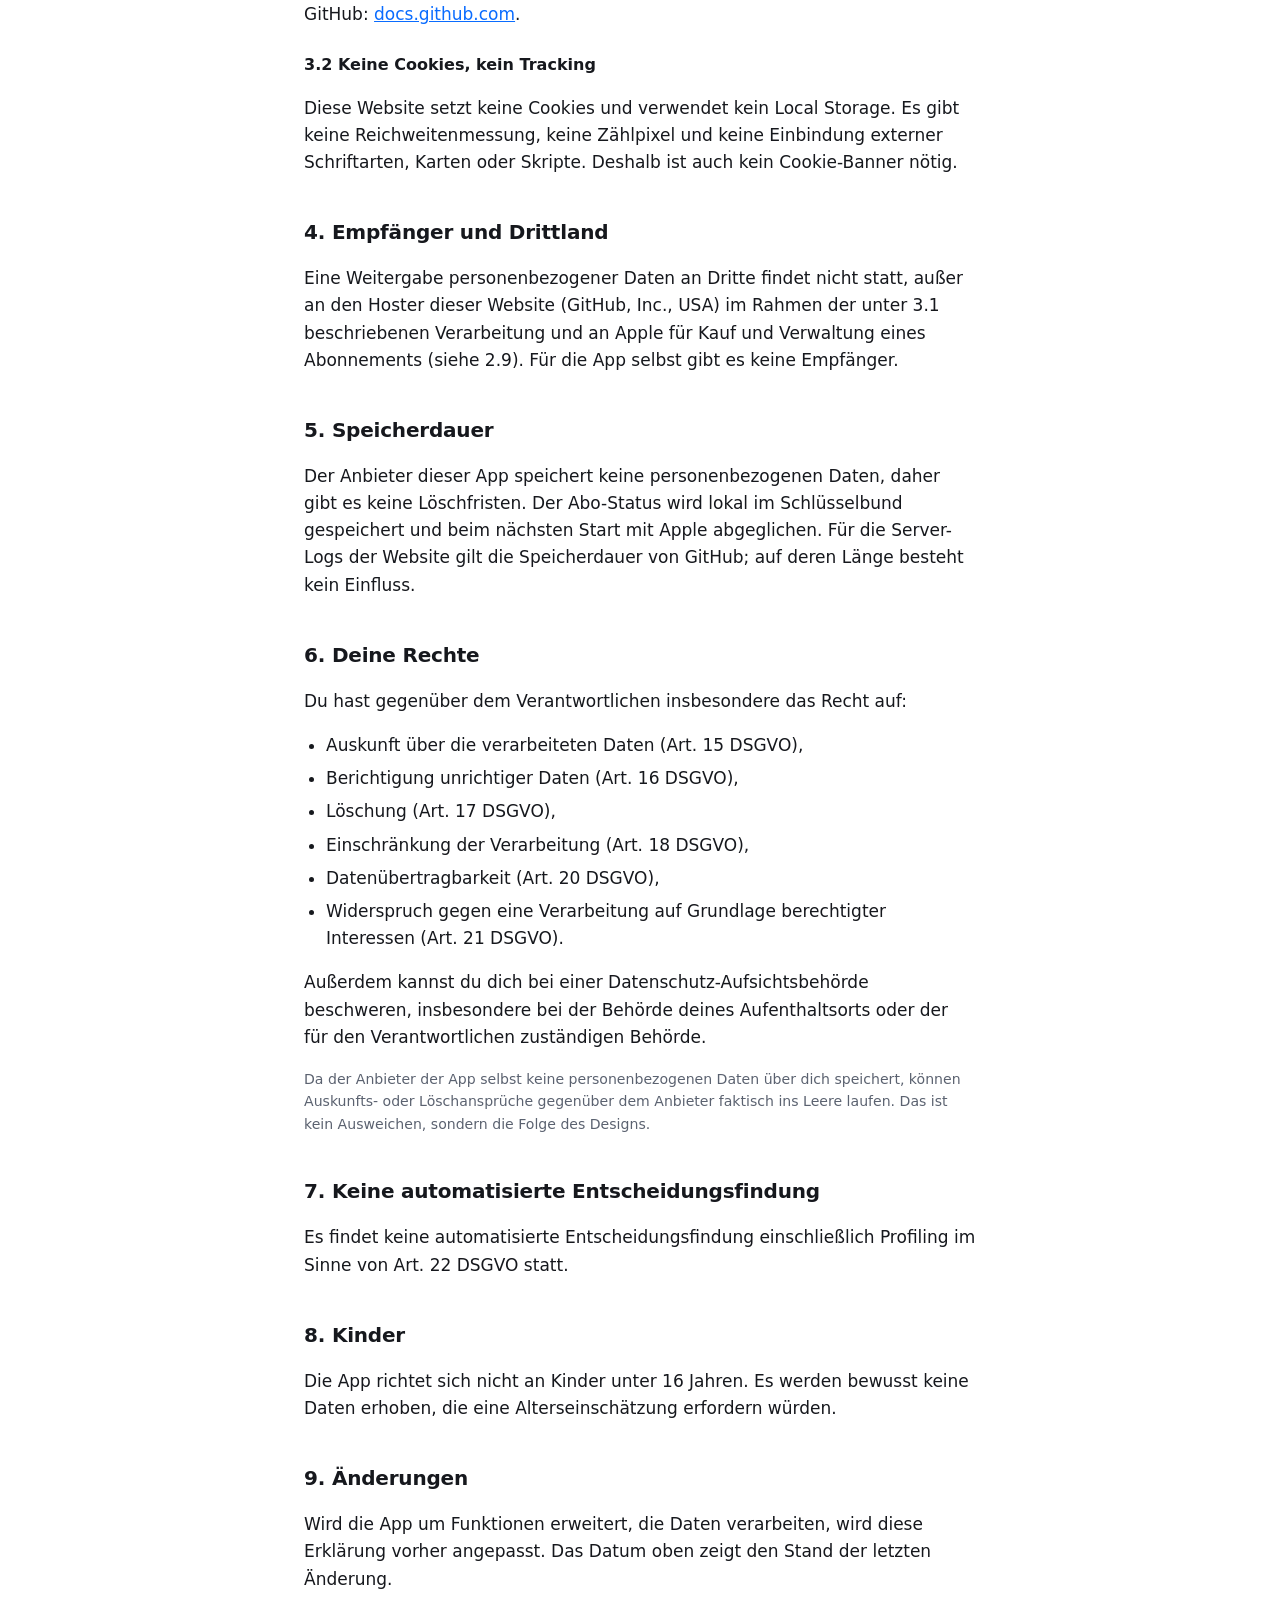
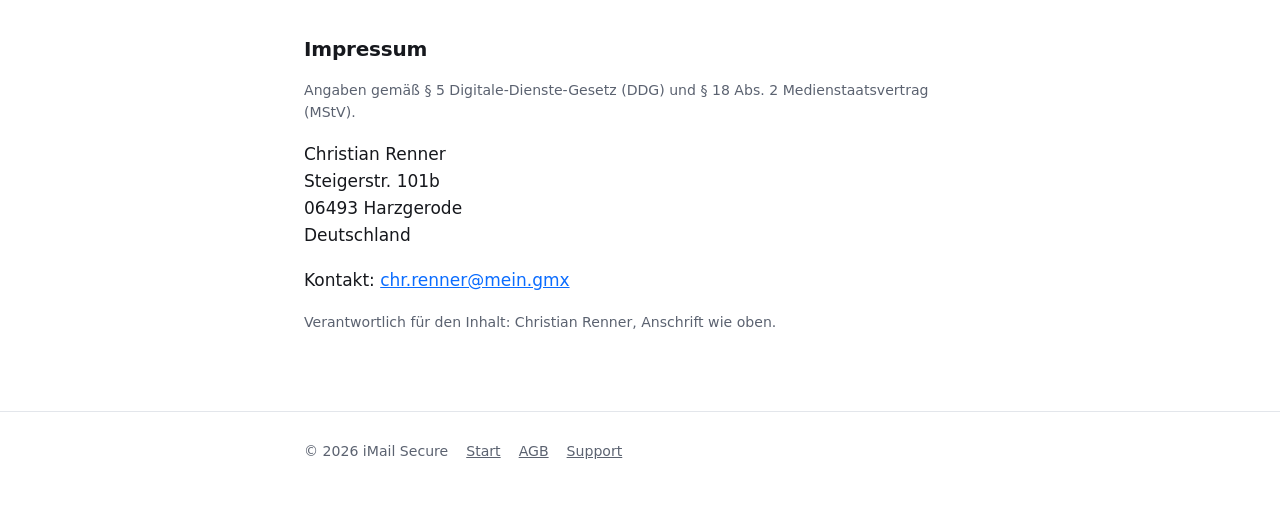
==== commit e5591654: "feat(terms): Nutzungsbedingungen (Entwurf) veroeffentlichen - terms.html: Geltungsbereich, Free/Pro," ====
--- a/privacy.html
+++ b/privacy.html
@@ -16,6 +16,7 @@
     <a class="brand" href="index.html">iMail Secure</a>
     <nav>
       <a href="privacy.html">Datenschutz</a>
+      <a href="terms.html">AGB</a>
       <a href="support.html">Support</a>
       <a href="privacy.html#impressum">Impressum</a>
     </nav>
@@ -260,6 +261,7 @@
   <div class="wrap">
     <span>© 2026 iMail Secure</span>
     <a href="index.html">Start</a>
+    <a href="terms.html">AGB</a>
     <a href="support.html">Support</a>
   </div>
 </footer>
